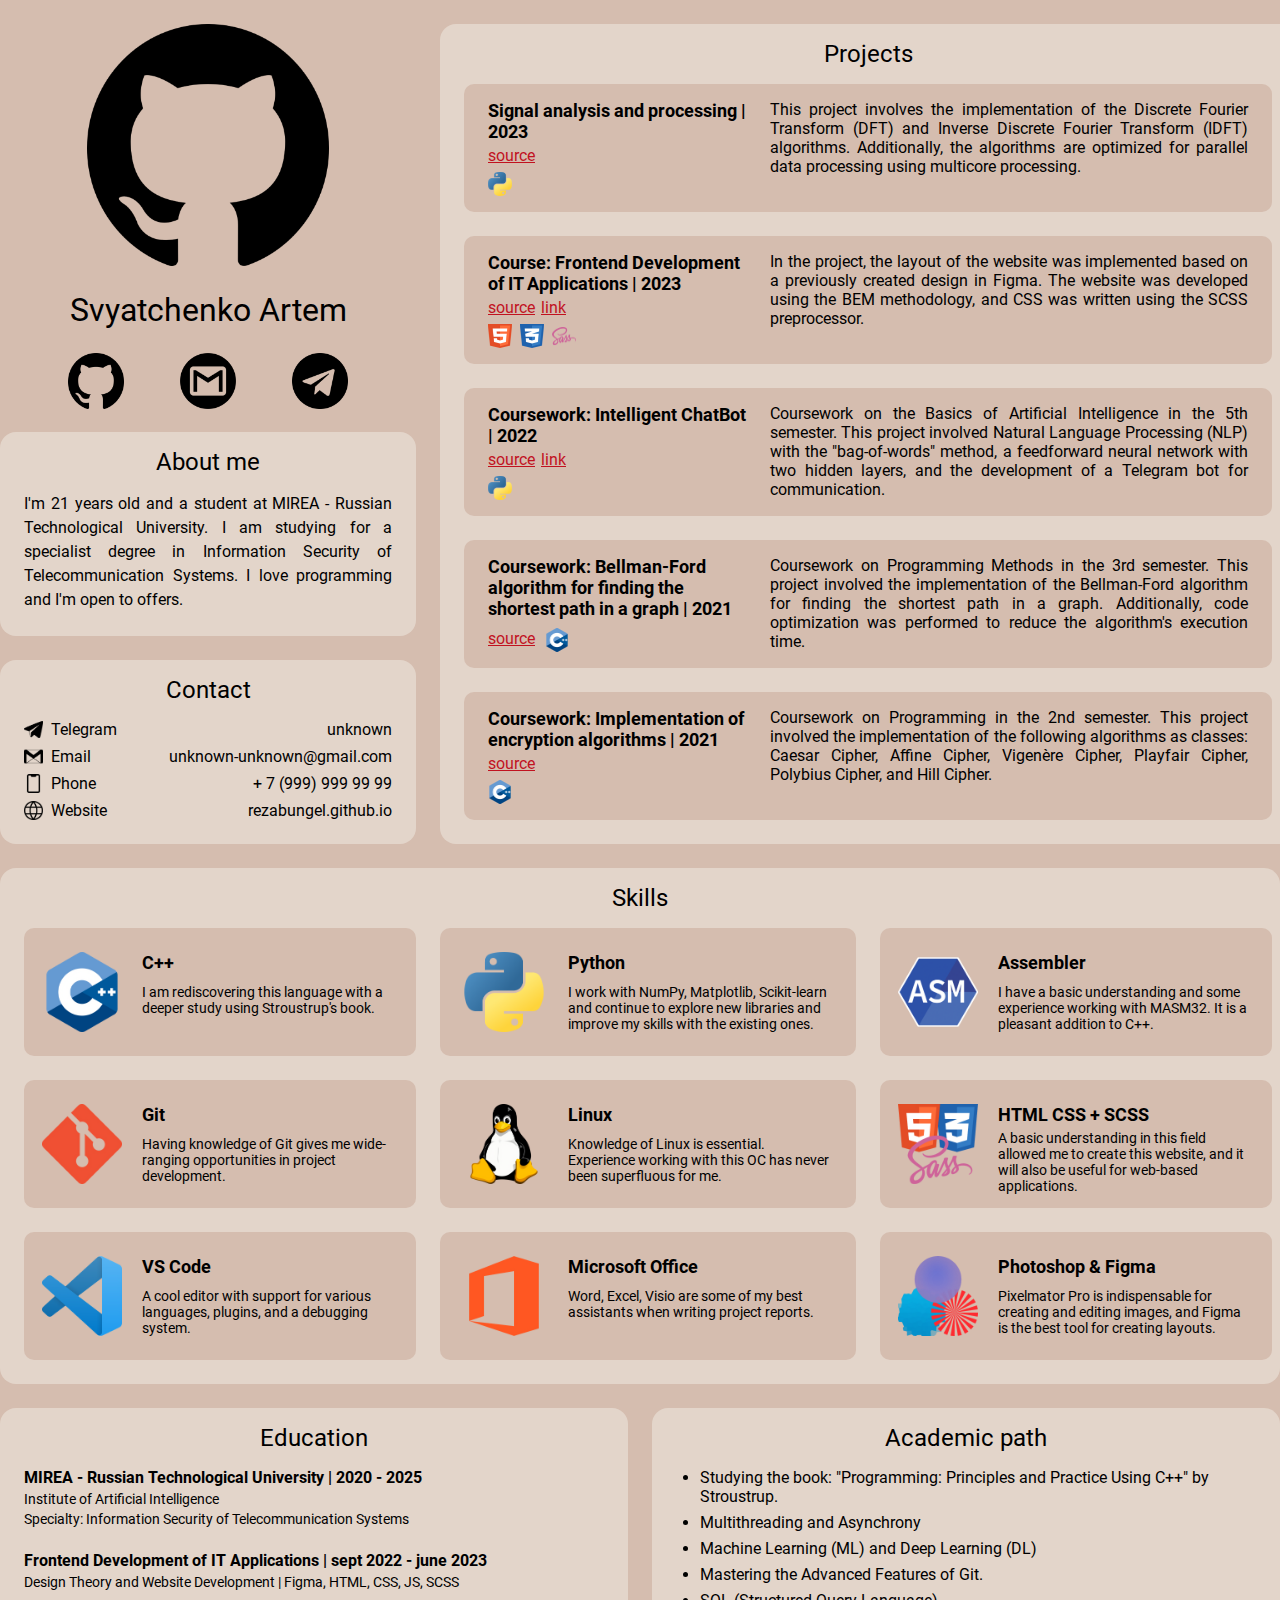
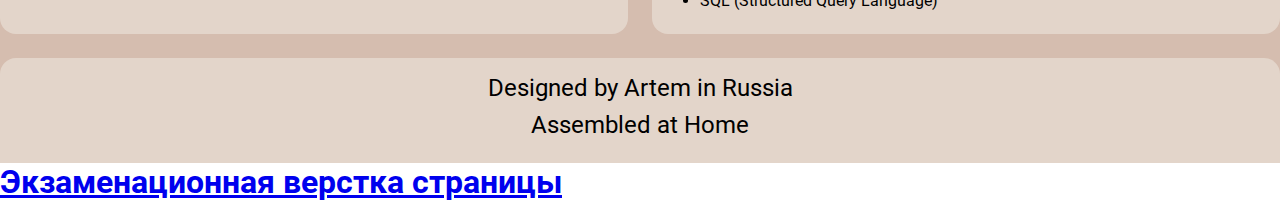
==== index.html @ 9b77f920 "Branch: page. Implementation of HTML and SCSS code for the "footer" section." ====
<!DOCTYPE html>
<html lang="ru">

<head>
    <meta charset="UTF-8">
    <meta http-equiv="X-UA-Compatible" content="IE=edge">
    <meta name="viewport" content="width=device-width, initial-scale=1.0">
    <link rel="stylesheet" href="./styles/style.css">
    <title>smth</title>
</head>

<body>

    <div class="wrapper">

        <div class="content">
            <div class="container">
                <div class="info">
                    <img class="info__photo" src="./images/Icon_Info/Myphoto.svg" alt="my-photo">
                    <div class="info__name">Svyatchenko Artem</div>
                    <div class="info__link">
                        <a class="info__link-social" href="https://github.com/rezabungel">
                            <img class="info__social-image" src="./images/Icon_Info/1_GitHub_Circle.svg" alt="github">
                        </a>
                        <a class="info__link-social" href="#">
                            <img class="info__social-image" src="./images/Icon_Info/2_Email_Circle.svg" alt="email">
                        </a>
                        <a class="info__link-social" href="#">
                            <img class="info__social-image" src="./images/Icon_Info/3_Telegram_Circle.svg" alt="telegram">
                        </a>
                    </div>
                </div>

                <div class="about-me">
                    <div class="about-me__title title">About me</div>
                    <div class="about-me__text">
                        I'm 21 years old and a student at MIREA - Russian Technological University. I am studying for a
                        specialist degree in Information Security of Telecommunication Systems. I love programming and
                        I'm open to offers.
                    </div>
                </div>

                <div class="contact">
                    <div class="contact__title title">Contact</div>
                    <div class="contact__item">
                        <img class="contact__icon" src="./images/Icon_Contact/1_Telegram.svg" alt="telegram">
                        <div class="contact__name">Telegram</div>
                        <div class="contact__value">unknown</div>
                    </div>
                    <div class="contact__item">
                        <img class="contact__icon" src="./images/Icon_Contact/2_Email.svg" alt="email">
                        <div class="contact__name">Email</div>
                        <div class="contact__value">unknown-unknown@gmail.com</div>
                    </div>
                    <div class="contact__item">
                        <img class="contact__icon" src="./images/Icon_Contact/3_Phone.svg" alt="phone">
                        <div class="contact__name">Phone</div>
                        <div class="contact__value">+ 7 (999) 999 99 99</div>
                    </div>
                    <div class="contact__item">
                        <img class="contact__icon" src="./images/Icon_Contact/4_Web.svg" alt="website">
                        <div class="contact__name">Website</div>
                        <div class="contact__value">rezabungel.github.io</div>
                    </div>
                </div>

                <div class="projects">
                    <div class="projects__title title">Projects</div>
                    <div class="projects__item">
                        <div class="projects__left-side">
                            <div class="projects__name">
                                Signal analysis and processing | 2023
                            </div>
                            <div class="projects__link-group">
                                <a class="projects__source" href="#">source</a>
                                <!-- <a class="projects__link" href="#">link</a> -->
                            </div>
                            <div class="projects__tools-group">
                                <img class="projects__tools" src="./images/Icon_Skills/2_Python.svg" alt="python">
                            </div>
                        </div>
                        <div class="projects__description">
                            This project involves the implementation of the Discrete
                            Fourier Transform (DFT) and Inverse Discrete Fourier Transform (IDFT) algorithms.
                            Additionally, the algorithms are optimized for parallel data processing using multicore
                            processing.
                        </div>
                    </div>
                    <div class="projects__item">
                        <div class="projects__left-side">
                            <div class="projects__name">
                                Course: Frontend Development of IT Applications | 2023
                            </div>
                            <div class="projects__link-group">
                                <a class="projects__source" href="#">source</a>
                                <a class="projects__link" href="#">link</a>
                            </div>
                            <div class="projects__tools-group">
                                <img class="projects__tools" src="./images/Icon_Skills/HTML.svg" alt="HTML">
                                <img class="projects__tools" src="./images/Icon_Skills/CSS.svg" alt="CSS">
                                <img class="projects__tools" src="./images/Icon_Skills/SASS.svg" alt="SASS">
                            </div>
                        </div>
                        <div class="projects__description">
                            In the project, the layout of the website was implemented
                            based on a previously created design in Figma. The website was developed using the BEM
                            methodology, and CSS was written using the SCSS preprocessor.
                        </div>
                    </div>
                    <div class="projects__item">
                        <div class="projects__left-side">
                            <div class="projects__name">
                                Coursework: Intelligent ChatBot | 2022
                            </div>
                            <div class="projects__link-group">
                                <a class="projects__source" href="#">source</a>
                                <a class="projects__link" href="#">link</a>
                            </div>
                            <div class="projects__tools-group">
                                <img class="projects__tools" src="./images/Icon_Skills/2_Python.svg" alt="python">
                            </div>
                        </div>
                        <div class="projects__description">
                            Coursework on the Basics of Artificial Intelligence in the
                            5th semester. This project involved Natural Language Processing (NLP) with the
                            "bag-of-words" method, a feedforward neural network with two hidden layers, and the
                            development of a Telegram bot for communication.
                        </div>
                    </div>
                    <div class="projects__item">
                        <div class="projects__left-side">
                            <div class="projects__name">
                                Coursework: Bellman-Ford algorithm for finding the shortest path
                                in a graph | 2021
                            </div>
                            <div class="projects__link-group projects__link-group--one-line">
                                <a class="projects__source" href="#">source</a>
                                <!-- <a class="projects__link" href="#">link</a> -->
                            </div>
                            <div class="projects__tools-group projects__tools-group--one-line">
                                <img class="projects__tools" src="./images/Icon_Skills/1_Cpp.svg" alt="C++">
                            </div>
                        </div>
                        <div class="projects__description">
                            Coursework on Programming Methods in the 3rd semester. This
                            project involved the implementation of the Bellman-Ford algorithm for finding the shortest
                            path in a graph. Additionally, code optimization was performed to reduce the algorithm's
                            execution time.
                        </div>
                    </div>
                    <div class="projects__item">
                        <div class="projects__left-side">
                            <div class="projects__name">
                                Coursework: Implementation of encryption algorithms | 2021
                            </div>
                            <div class="projects__link-group">
                                <a class="projects__source" href="#">source</a>
                                <!-- <a class="projects__link" href="#">link</a> -->
                            </div>
                            <div class="projects__tools-group">
                                <img class="projects__tools" src="./images/Icon_Skills/1_Cpp.svg" alt="C++">
                            </div>
                        </div>
                        <div class="projects__description">
                            Coursework on Programming in the 2nd semester. This project
                            involved the implementation of the following algorithms as classes: Caesar Cipher, Affine
                            Cipher, Vigenère Cipher, Playfair Cipher, Polybius Cipher, and Hill Cipher.
                        </div>
                    </div>
                </div>
            </div>
        </div>

        <div class="content">
            <div class="skills">
                <div class="skills__title title">Skills</div>
                <div class="skills__mesh">
                    <div class="skills__element skills__element--small-size">
                        <img class="skills__logo" src="./images/Icon_Skills/1_Cpp.svg" alt="C++">
                        <div class="skills__name">C++</div>
                        <div class="skills__description">
                            I am rediscovering this language with a deeper study using Stroustrup's book.
                        </div>
                    </div>
                    <div class="skills__element">
                        <img class="skills__logo" src="./images/Icon_Skills/2_Python.svg" alt="python">
                        <div class="skills__name">Python</div>
                        <div class="skills__description">
                            I work with NumPy, Matplotlib, Scikit-learn and continue to explore new libraries and
                            improve my skills with the existing ones.
                        </div>
                    </div>
                    <div class="skills__element skills__element--small-size">
                        <img class="skills__logo" src="./images/Icon_Skills/3_Assembler.svg" alt="assembler">
                        <div class="skills__name">Assembler</div>
                        <div class="skills__description">
                            I have a basic understanding and some experience working with MASM32. It is a pleasant
                            addition to C++.
                        </div>
                    </div>
                    <div class="skills__element skills__element--small-size">
                        <img class="skills__logo" src="./images/Icon_Skills/4_Git-logo.svg" alt="git">
                        <div class="skills__name">Git</div>
                        <div class="skills__description">
                            Having knowledge of Git gives me wide-ranging opportunities in project development.
                        </div>
                    </div>
                    <div class="skills__element">
                        <img class="skills__logo" src="./images/Icon_Skills/5_Linux.svg" alt="linux">
                        <div class="skills__name">Linux</div>
                        <div class="skills__description">
                            Knowledge of Linux is essential. Experience working with this OC has never been superfluous
                            for me.
                        </div>
                    </div>
                    <div class="skills__element skills__element--small-size skills__element--big-text">
                        <img class="skills__logo" src="./images/Icon_Skills/6_HTML_CSS_SASS.svg" alt="HTML CSS SASS">
                        <div class="skills__name">HTML CSS + SCSS</div>
                        <div class="skills__description">
                            A basic understanding in this field allowed me to create this website, and it will also be
                            useful for web-based applications.
                        </div>
                    </div>
                    <div class="skills__element skills__element--small-size">
                        <img class="skills__logo" src="./images/Icon_Skills/7_VS-code.svg" alt="VS Code">
                        <div class="skills__name">VS Code</div>
                        <div class="skills__description">
                            A cool editor with support for various languages, plugins, and a debugging system.
                        </div>
                    </div>
                    <div class="skills__element">
                        <img class="skills__logo" src="./images/Icon_Skills/8_Microsoft-Office.svg" alt="Microsoft Office">
                        <div class="skills__name">Microsoft Office</div>
                        <div class="skills__description">
                            Word, Excel, Visio are some of my best assistants when writing project reports.
                        </div>
                    </div>
                    <div class="skills__element skills__element--small-size">
                        <img class="skills__logo" src="./images/Icon_Skills/9_Photoshop_and_Figma.svg" alt="Photoshop and Figma">
                        <div class="skills__name">Photoshop & Figma</div>
                        <div class="skills__description">
                            Pixelmator Pro is indispensable for creating and editing images, and Figma is the best tool
                            for creating layouts.
                        </div>
                    </div>
                </div>
            </div>
        </div>

        <div class="content">
            <div class="knowledge">
                <div class="education">
                    <div class="education__title title">Education</div>
                    <div class="education__history">
                        <div class="education__element">
                            <div class="education__name">MIREA - Russian Technological University | 2020 - 2025</div>
                            <div class="education__description">Institute of Artificial Intelligence</div>
                            <div class="education__description">Specialty: Information Security of Telecommunication Systems</div>
                        </div>
                        <div class="education__element">
                            <div class="education__name">Frontend Development of IT Applications | sept 2022 - june 2023</div>
                            <div class="education__description">Design Theory and Website Development | Figma, HTML, CSS, JS, SCSS</div>
                            <!-- <div class="education__description"></div> -->
                        </div>
                    </div>
                </div>

                <div class="academic-path">
                    <div class="academic-path__title title">Academic path</div>
                    <ul class="academic-path__list">
                        <li class="academic-path__list-element">Studying the book: "Programming: Principles and Practice Using C++" by Stroustrup.</li>
                        <li class="academic-path__list-element">Multithreading and Asynchrony</li>
                        <li class="academic-path__list-element">Machine Learning (ML) and Deep Learning (DL)</li>
                        <li class="academic-path__list-element">Mastering the Advanced Features of Git.</li>
                        <li class="academic-path__list-element">SQL (Structured Query Language)</li>
                    </ul>
                </div>
            </div>
        </div>

        <div class="content">
            <footer class="footer">
                <div class="footer__info">Designed by Artem in Russia</div>
                <div class="footer__info">Assembled at Home</div>
            </footer>
        </div>

    </div>

    <h1><a href="./Exam_layout/exam_layout.html">Экзаменационная верстка страницы</a></h1>
</body>

</html>
---- styles/style.css ----
@import url(../fonts/Roboto/Roboto.css);
*,
*::before,
*::after {
  margin: 0;
  padding: 0;
  box-sizing: border-box;
}

html,
body {
  font: 400 1rem "Roboto", sans-serif;
}

.wrapper {
  padding-top: 24px;
  background: #D5BDAF;
}

.content {
  max-width: 81rem;
  margin: 0 auto;
}

.title {
  font: 400 24px "Roboto", sans-serif;
  padding: 16px 0 16px 0;
  text-align: center;
}

.container {
  display: grid;
  grid-template-columns: 416px 856px;
  grid-template-rows: 384px 204px 184px;
  grid-template-areas: "info projects" "about-me projects" "contact projects";
  gap: 24px;
}

.info {
  grid-area: info;
  display: flex;
  flex-direction: column;
  align-items: center;
  justify-content: space-between;
}
.info__photo {
  width: 242px;
  height: 242px;
}
.info__name {
  font: 400 32px "Roboto", sans-serif;
}
.info__link {
  display: flex;
  justify-content: space-between;
  width: 280px;
}
.info__link-social {
  margin-bottom: -5px;
}
.info__social-image {
  width: 56px;
  height: 56px;
}

.about-me {
  grid-area: about-me;
  background: #E3D5CA;
  border-radius: 1rem;
}
.about-me__text {
  font-size: 16px;
  text-align: justify;
  line-height: 24px;
  padding: 0px 24px 24px 24px;
}

.contact {
  grid-area: contact;
  background: #E3D5CA;
  border-radius: 1rem;
}
.contact__item {
  padding: 0 24px 8px 24px;
  display: flex;
}
.contact__icon {
  width: 19px;
  height: 19px;
}
.contact__name {
  font-size: 16px;
  flex-grow: 1;
  padding-left: 8px;
}
.contact__value {
  font-size: 16px;
}

.projects {
  grid-area: projects;
  background: #E3D5CA;
  border-radius: 1rem;
}
.projects__item {
  margin: 0 24px 24px 24px;
  padding: 16px 24px 16px 24px;
  background: #D5BDAF;
  border-radius: 0.625rem;
  display: grid;
  grid-template-columns: 258px 1fr;
  grid-template-rows: 96px;
  gap: 24px;
}
.projects__name {
  font-size: 18px;
  font-weight: 700;
}
.projects__link-group {
  padding: 4px 0 7px 0;
}
.projects__source {
  display: inline-block;
  font-size: 16px;
  color: #C1121F;
  width: 49px;
}
.projects__link {
  display: inline-block;
  font-size: 16px;
  color: #C1121F;
  width: 25px;
}
.projects__tools {
  width: 24px;
  height: 24px;
  margin-right: 8px;
  float: left;
}
.projects__description {
  font-size: 16px;
  text-align: justify;
}
.projects__link-group--one-line {
  position: relative;
  top: -8px;
  display: inline-block;
}
.projects__tools-group--one-line {
  display: inline-block;
  padding: 9px 0 0 4px;
}

.skills {
  background: #E3D5CA;
  border-radius: 1rem;
  margin-top: 24px;
  padding-bottom: 24px;
}
.skills__mesh {
  display: grid;
  grid-template-columns: 392px 416px 392px;
  grid-template-rows: repeat(3, 128px);
  gap: 24px;
  padding: 0 24px;
}
.skills__element {
  background: #D5BDAF;
  border-radius: 0.625rem;
  padding: 24px;
  display: grid;
  grid-template-columns: 80px 1fr;
  grid-template-rows: 21px 1fr;
  grid-template-areas: "logo name" "logo description";
  gap: 11px 24px;
}
.skills__logo {
  grid-area: logo;
  width: 80px;
  height: 80px;
}
.skills__name {
  grid-area: name;
  font-size: 18px;
  font-weight: 700;
}
.skills__description {
  grid-area: description;
  font-size: 14px;
}
.skills__element--small-size {
  padding-left: 18px;
  gap: 11px 20px;
}
.skills__element--big-text {
  gap: 5px 20px;
}

.knowledge {
  margin-top: 24px;
  display: grid;
  grid-template-columns: 1fr 1fr;
  grid-template-rows: 1fr;
  gap: 24px;
}

.education {
  background: #E3D5CA;
  border-radius: 1rem;
}
.education__history {
  display: grid;
  grid-auto-rows: 59px;
  gap: 24px;
  padding: 0 24px 24px 24px;
}
.education__name {
  font-size: 16px;
  font-weight: 700;
}
.education__description {
  font-size: 14px;
  padding-top: 4px;
}

.academic-path {
  background: #E3D5CA;
  border-radius: 1rem;
}
.academic-path__list {
  padding: 0 24px 24px 48px;
  font-size: 16px;
}
.academic-path__list-element:not(:last-of-type) {
  padding-bottom: 7px;
}

.footer {
  margin-top: 24px;
  padding: 16px 0 24px 0;
  background: #E3D5CA;
  border-radius: 1rem 1rem 0 0;
  display: grid;
  justify-items: center;
  gap: 9px;
}
.footer__info {
  font-size: 24px;
}
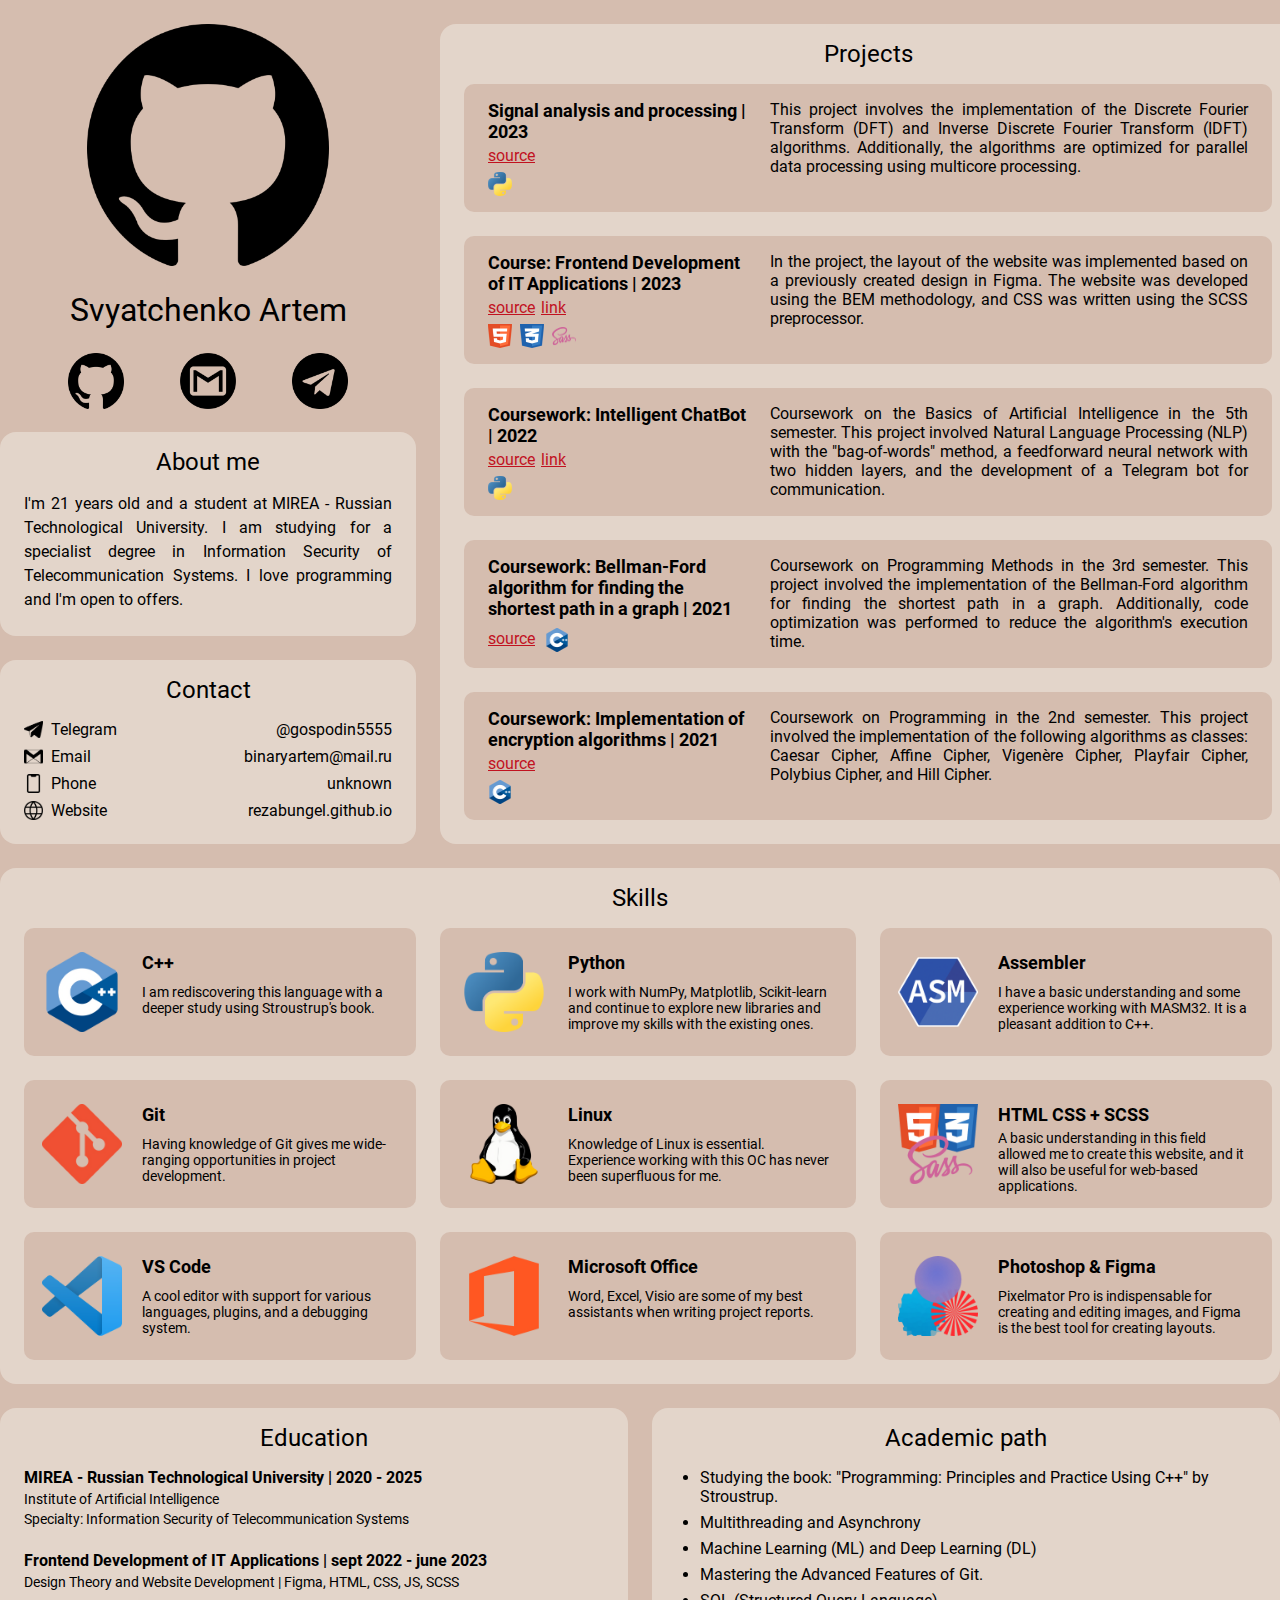
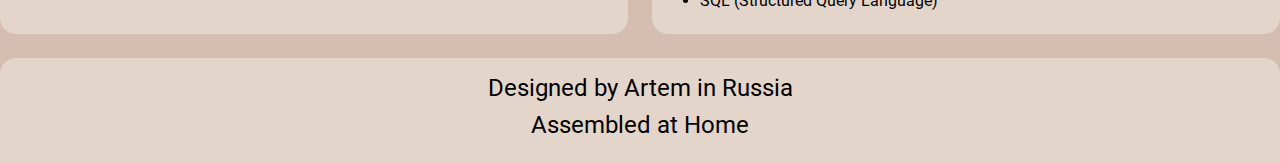
==== commit 7634cf83: "Branch: page. Links implemented." ====
--- a/index.html
+++ b/index.html
@@ -19,13 +19,13 @@
                     <img class="info__photo" src="./images/Icon_Info/Myphoto.svg" alt="my-photo">
                     <div class="info__name">Svyatchenko Artem</div>
                     <div class="info__link">
-                        <a class="info__link-social" href="https://github.com/rezabungel">
+                        <a class="info__link-social" href="https://github.com/rezabungel" target="_blank">
                             <img class="info__social-image" src="./images/Icon_Info/1_GitHub_Circle.svg" alt="github">
                         </a>
-                        <a class="info__link-social" href="#">
+                        <a class="info__link-social" href="mailto:binaryartem@mail.ru" target="_blank">
                             <img class="info__social-image" src="./images/Icon_Info/2_Email_Circle.svg" alt="email">
                         </a>
-                        <a class="info__link-social" href="#">
+                        <a class="info__link-social" href="https://t.me/gospodin5555" target="_blank">
                             <img class="info__social-image" src="./images/Icon_Info/3_Telegram_Circle.svg" alt="telegram">
                         </a>
                     </div>
@@ -45,22 +45,28 @@
                     <div class="contact__item">
                         <img class="contact__icon" src="./images/Icon_Contact/1_Telegram.svg" alt="telegram">
                         <div class="contact__name">Telegram</div>
-                        <div class="contact__value">unknown</div>
+                        <div class="contact__value">
+                            <a class="contact__value-link" href="https://t.me/gospodin5555" target="_blank">@gospodin5555</a>
+                        </div>
                     </div>
                     <div class="contact__item">
                         <img class="contact__icon" src="./images/Icon_Contact/2_Email.svg" alt="email">
                         <div class="contact__name">Email</div>
-                        <div class="contact__value">unknown-unknown@gmail.com</div>
+                        <div class="contact__value">
+                            <a class="contact__value-link" href="mailto:binaryartem@mail.ru" target="_blank">binaryartem@mail.ru</a>
+                        </div>
                     </div>
                     <div class="contact__item">
                         <img class="contact__icon" src="./images/Icon_Contact/3_Phone.svg" alt="phone">
                         <div class="contact__name">Phone</div>
-                        <div class="contact__value">+ 7 (999) 999 99 99</div>
+                        <div class="contact__value">unknown</div>
                     </div>
                     <div class="contact__item">
                         <img class="contact__icon" src="./images/Icon_Contact/4_Web.svg" alt="website">
                         <div class="contact__name">Website</div>
-                        <div class="contact__value">rezabungel.github.io</div>
+                        <div class="contact__value">
+                            <a class="contact__value-link" href="https://rezabungel.github.io" target="_blank">rezabungel.github.io</a>
+                        </div>
                     </div>
                 </div>
 
@@ -72,8 +78,8 @@
                                 Signal analysis and processing | 2023
                             </div>
                             <div class="projects__link-group">
-                                <a class="projects__source" href="#">source</a>
-                                <!-- <a class="projects__link" href="#">link</a> -->
+                                <a class="projects__source" href="https://github.com/rezabungel/Signal-analysis-and-processing" target="_blank">source</a>
+                                <!-- <a class="projects__link" href="#" target="_blank">link</a> -->
                             </div>
                             <div class="projects__tools-group">
                                 <img class="projects__tools" src="./images/Icon_Skills/2_Python.svg" alt="python">
@@ -92,8 +98,8 @@
                                 Course: Frontend Development of IT Applications | 2023
                             </div>
                             <div class="projects__link-group">
-                                <a class="projects__source" href="#">source</a>
-                                <a class="projects__link" href="#">link</a>
+                                <a class="projects__source" href="https://github.com/rezabungel/rezabungel.github.io" target="_blank">source</a>
+                                <a class="projects__link" href="./Exam_layout/exam_layout.html" target="_blank">link</a>
                             </div>
                             <div class="projects__tools-group">
                                 <img class="projects__tools" src="./images/Icon_Skills/HTML.svg" alt="HTML">
@@ -113,8 +119,8 @@
                                 Coursework: Intelligent ChatBot | 2022
                             </div>
                             <div class="projects__link-group">
-                                <a class="projects__source" href="#">source</a>
-                                <a class="projects__link" href="#">link</a>
+                                <a class="projects__source" href="https://github.com/rezabungel/Intelligent-ChatBot" target="_blank">source</a>
+                                <a class="projects__link" href="https://t.me/CourseWorkIntelligentChatBot" target="_blank">link</a>
                             </div>
                             <div class="projects__tools-group">
                                 <img class="projects__tools" src="./images/Icon_Skills/2_Python.svg" alt="python">
@@ -134,8 +140,8 @@
                                 in a graph | 2021
                             </div>
                             <div class="projects__link-group projects__link-group--one-line">
-                                <a class="projects__source" href="#">source</a>
-                                <!-- <a class="projects__link" href="#">link</a> -->
+                                <a class="projects__source" href="https://github.com/rezabungel/Bellman-Ford-algorithm-for-finding-the-shortest-path-in-a-graph_Coursework" target="_blank">source</a>
+                                <!-- <a class="projects__link" href="#" target="_blank">link</a> -->
                             </div>
                             <div class="projects__tools-group projects__tools-group--one-line">
                                 <img class="projects__tools" src="./images/Icon_Skills/1_Cpp.svg" alt="C++">
@@ -154,8 +160,8 @@
                                 Coursework: Implementation of encryption algorithms | 2021
                             </div>
                             <div class="projects__link-group">
-                                <a class="projects__source" href="#">source</a>
-                                <!-- <a class="projects__link" href="#">link</a> -->
+                                <a class="projects__source" href="https://github.com/rezabungel/Implementation_of_encryption_algorithms_Coursework" target="_blank">source</a>
+                                <!-- <a class="projects__link" href="#" target="_blank">link</a> -->
                             </div>
                             <div class="projects__tools-group">
                                 <img class="projects__tools" src="./images/Icon_Skills/1_Cpp.svg" alt="C++">
@@ -287,7 +293,6 @@
 
     </div>
 
-    <h1><a href="./Exam_layout/exam_layout.html">Экзаменационная верстка страницы</a></h1>
 </body>
 
 </html>--- a/styles/style.css
+++ b/styles/style.css
@@ -96,6 +96,10 @@
 .contact__value {
   font-size: 16px;
 }
+.contact__value-link {
+  color: black;
+  text-decoration: none;
+}
 
 .projects {
   grid-area: projects;
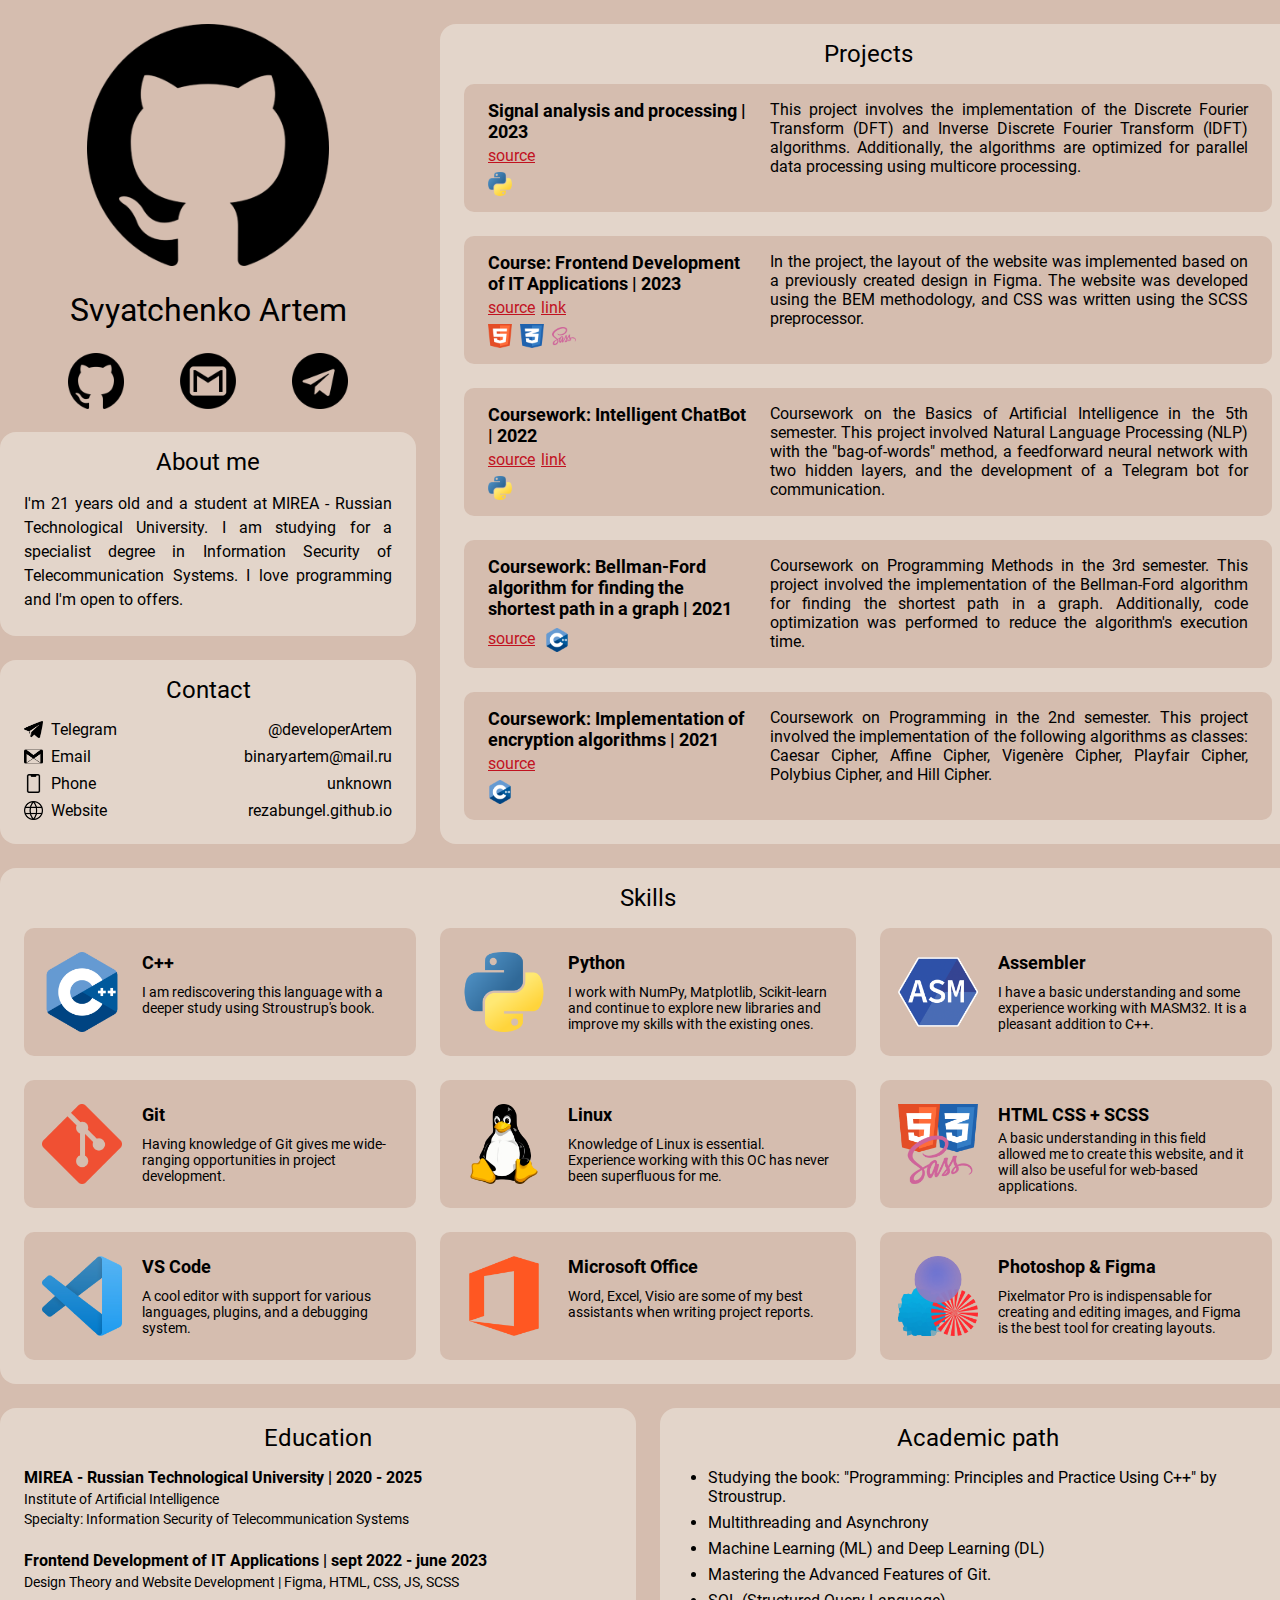
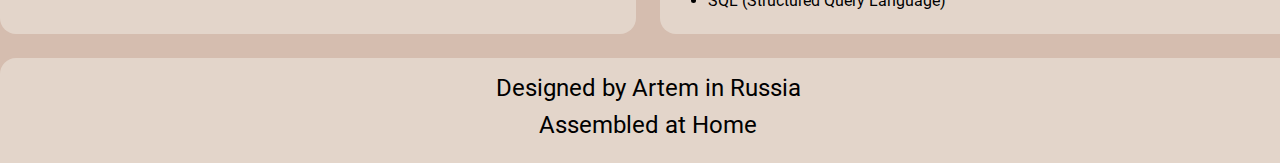
==== commit 8d4bafe3: "Implementation of a favicon and page optimization." ====
--- a/index.html
+++ b/index.html
@@ -6,7 +6,12 @@
     <meta http-equiv="X-UA-Compatible" content="IE=edge">
     <meta name="viewport" content="width=device-width, initial-scale=1.0">
     <link rel="stylesheet" href="./styles/style.css">
-    <title>smth</title>
+    <link rel="icon" type="image/png" sizes="16x16" href="./images/Icon_Favicon/favicon-16x16.png">
+    <link rel="icon" type="image/png" sizes="32x32" href="./images/Icon_Favicon/favicon-32x32.png">
+    <link rel="icon" type="image/png" sizes="96x96" href="./images/Icon_Favicon/favicon-96x96.png">
+    <link rel="icon" type="image/png" sizes="120x120" href="./images/Icon_Favicon/favicon-120x120.png">
+    <link rel="icon" type="image/png" sizes="192x192" href="./images/Icon_Favicon/favicon-192x192.png">
+    <title>Svyatchenko Artem</title>
 </head>
 
 <body>
@@ -25,7 +30,7 @@
                         <a class="info__link-social" href="mailto:binaryartem@mail.ru" target="_blank">
                             <img class="info__social-image" src="./images/Icon_Info/2_Email_Circle.svg" alt="email">
                         </a>
-                        <a class="info__link-social" href="https://t.me/gospodin5555" target="_blank">
+                        <a class="info__link-social" href="https://t.me/developerArtem" target="_blank">
                             <img class="info__social-image" src="./images/Icon_Info/3_Telegram_Circle.svg" alt="telegram">
                         </a>
                     </div>
@@ -46,7 +51,7 @@
                         <img class="contact__icon" src="./images/Icon_Contact/1_Telegram.svg" alt="telegram">
                         <div class="contact__name">Telegram</div>
                         <div class="contact__value">
-                            <a class="contact__value-link" href="https://t.me/gospodin5555" target="_blank">@gospodin5555</a>
+                            <a class="contact__value-link" href="https://t.me/developerArtem" target="_blank">@developerArtem</a>
                         </div>
                     </div>
                     <div class="contact__item">
--- a/styles/style.css
+++ b/styles/style.css
@@ -4,7 +4,8 @@
 *::after {
   margin: 0;
   padding: 0;
-  box-sizing: border-box;
+  -webkit-box-sizing: border-box;
+          box-sizing: border-box;
 }
 
 html,
@@ -13,7 +14,7 @@
 }
 
 .wrapper {
-  padding-top: 24px;
+  padding-top: 1.5rem;
   background: #D5BDAF;
 }
 
@@ -23,44 +24,57 @@
 }
 
 .title {
-  font: 400 24px "Roboto", sans-serif;
-  padding: 16px 0 16px 0;
+  font: 400 1.5rem "Roboto", sans-serif;
+  padding: 1rem 0;
   text-align: center;
 }
 
 .container {
   display: grid;
-  grid-template-columns: 416px 856px;
-  grid-template-rows: 384px 204px 184px;
+  grid-template-columns: 26rem 53.5rem;
+  grid-template-rows: 24rem 12.75rem 11.5rem;
   grid-template-areas: "info projects" "about-me projects" "contact projects";
-  gap: 24px;
+  gap: 1.5rem;
 }
 
 .info {
   grid-area: info;
+  display: -webkit-box;
+  display: -ms-flexbox;
   display: flex;
-  flex-direction: column;
-  align-items: center;
-  justify-content: space-between;
+  -webkit-box-orient: vertical;
+  -webkit-box-direction: normal;
+      -ms-flex-direction: column;
+          flex-direction: column;
+  -webkit-box-align: center;
+      -ms-flex-align: center;
+          align-items: center;
+  -webkit-box-pack: justify;
+      -ms-flex-pack: justify;
+          justify-content: space-between;
 }
 .info__photo {
-  width: 242px;
-  height: 242px;
+  width: 15.125rem;
+  height: 15.125rem;
 }
 .info__name {
-  font: 400 32px "Roboto", sans-serif;
+  font: 400 2rem "Roboto", sans-serif;
 }
 .info__link {
+  display: -webkit-box;
+  display: -ms-flexbox;
   display: flex;
-  justify-content: space-between;
-  width: 280px;
+  -webkit-box-pack: justify;
+      -ms-flex-pack: justify;
+          justify-content: space-between;
+  width: 17.5rem;
 }
 .info__link-social {
-  margin-bottom: -5px;
+  margin-bottom: -0.3125rem;
 }
 .info__social-image {
-  width: 56px;
-  height: 56px;
+  width: 3.5rem;
+  height: 3.5rem;
 }
 
 .about-me {
@@ -69,10 +83,10 @@
   border-radius: 1rem;
 }
 .about-me__text {
-  font-size: 16px;
+  font-size: 1rem;
   text-align: justify;
-  line-height: 24px;
-  padding: 0px 24px 24px 24px;
+  line-height: 1.5rem;
+  padding: 0 1.5rem 1.5rem;
 }
 
 .contact {
@@ -81,20 +95,24 @@
   border-radius: 1rem;
 }
 .contact__item {
-  padding: 0 24px 8px 24px;
+  padding: 0 1.5rem 0.5rem 1.5rem;
+  display: -webkit-box;
+  display: -ms-flexbox;
   display: flex;
 }
 .contact__icon {
-  width: 19px;
-  height: 19px;
+  width: 1.1875rem;
+  height: 1.1875rem;
 }
 .contact__name {
-  font-size: 16px;
-  flex-grow: 1;
-  padding-left: 8px;
+  font-size: 1rem;
+  -webkit-box-flex: 1;
+      -ms-flex-positive: 1;
+          flex-grow: 1;
+  padding-left: 0.5rem;
 }
 .contact__value {
-  font-size: 16px;
+  font-size: 1rem;
 }
 .contact__value-link {
   color: black;
@@ -107,105 +125,105 @@
   border-radius: 1rem;
 }
 .projects__item {
-  margin: 0 24px 24px 24px;
-  padding: 16px 24px 16px 24px;
+  margin: 0 1.5rem 1.5rem;
+  padding: 1rem 1.5rem;
   background: #D5BDAF;
   border-radius: 0.625rem;
   display: grid;
-  grid-template-columns: 258px 1fr;
-  grid-template-rows: 96px;
-  gap: 24px;
+  grid-template-columns: 16.125rem 1fr;
+  grid-template-rows: 6rem;
+  gap: 1.5rem;
 }
 .projects__name {
-  font-size: 18px;
+  font-size: 1.125rem;
   font-weight: 700;
 }
 .projects__link-group {
-  padding: 4px 0 7px 0;
+  padding: 0.25rem 0 0.4375rem 0;
 }
 .projects__source {
   display: inline-block;
-  font-size: 16px;
+  font-size: 1rem;
   color: #C1121F;
-  width: 49px;
+  width: 3.0625rem;
 }
 .projects__link {
   display: inline-block;
-  font-size: 16px;
+  font-size: 1rem;
   color: #C1121F;
-  width: 25px;
+  width: 1.5625rem;
 }
 .projects__tools {
-  width: 24px;
-  height: 24px;
-  margin-right: 8px;
+  width: 1.5rem;
+  height: 1.5rem;
+  margin-right: 0.5rem;
   float: left;
 }
 .projects__description {
-  font-size: 16px;
+  font-size: 1rem;
   text-align: justify;
 }
 .projects__link-group--one-line {
   position: relative;
-  top: -8px;
+  top: -0.5rem;
   display: inline-block;
 }
 .projects__tools-group--one-line {
   display: inline-block;
-  padding: 9px 0 0 4px;
+  padding: 0.5625rem 0 0 0.25rem;
 }
 
 .skills {
   background: #E3D5CA;
   border-radius: 1rem;
-  margin-top: 24px;
-  padding-bottom: 24px;
+  margin-top: 1.5rem;
+  padding-bottom: 1.5rem;
 }
 .skills__mesh {
   display: grid;
-  grid-template-columns: 392px 416px 392px;
-  grid-template-rows: repeat(3, 128px);
-  gap: 24px;
-  padding: 0 24px;
+  grid-template-columns: 24.5rem 26rem 24.5rem;
+  grid-template-rows: repeat(3, 8rem);
+  gap: 1.5rem;
+  padding: 0 1.5rem;
 }
 .skills__element {
   background: #D5BDAF;
   border-radius: 0.625rem;
-  padding: 24px;
-  display: grid;
-  grid-template-columns: 80px 1fr;
-  grid-template-rows: 21px 1fr;
+  padding: 1.5rem;
+  display: grid;
+  grid-template-columns: 5rem 1fr;
+  grid-template-rows: 1.3125rem 1fr;
   grid-template-areas: "logo name" "logo description";
-  gap: 11px 24px;
+  gap: 0.6875rem 1.5rem;
 }
 .skills__logo {
   grid-area: logo;
-  width: 80px;
-  height: 80px;
+  width: 5rem;
+  height: 5rem;
 }
 .skills__name {
   grid-area: name;
-  font-size: 18px;
+  font-size: 1.125rem;
   font-weight: 700;
 }
 .skills__description {
   grid-area: description;
-  font-size: 14px;
+  font-size: 0.875rem;
 }
 .skills__element--small-size {
-  padding-left: 18px;
-  gap: 11px 20px;
+  padding-left: 1.125rem;
+  gap: 0.6875rem 1.25rem;
 }
 .skills__element--big-text {
-  gap: 5px 20px;
+  gap: 0.3125rem 1.25rem;
 }
 
 .knowledge {
-  margin-top: 24px;
+  margin-top: 1.5rem;
   display: grid;
   grid-template-columns: 1fr 1fr;
   grid-template-rows: 1fr;
-  gap: 24px;
+  gap: 1.5rem;
 }
 
 .education {
@@ -214,17 +232,17 @@
 }
 .education__history {
   display: grid;
-  grid-auto-rows: 59px;
-  gap: 24px;
-  padding: 0 24px 24px 24px;
+  grid-auto-rows: 3.6875rem;
+  gap: 1.5rem;
+  padding: 0 1.5rem 1.5rem;
 }
 .education__name {
-  font-size: 16px;
+  font-size: 1rem;
   font-weight: 700;
 }
 .education__description {
-  font-size: 14px;
-  padding-top: 4px;
+  font-size: 0.875rem;
+  padding-top: 0.25rem;
 }
 
 .academic-path {
@@ -232,22 +250,29 @@
   border-radius: 1rem;
 }
 .academic-path__list {
-  padding: 0 24px 24px 48px;
-  font-size: 16px;
+  padding: 0 1.5rem 1.5rem 3rem;
+  font-size: 1rem;
 }
 .academic-path__list-element:not(:last-of-type) {
-  padding-bottom: 7px;
+  padding-bottom: 0.4375rem;
 }
 
 .footer {
-  margin-top: 24px;
-  padding: 16px 0 24px 0;
+  margin-top: 1.5rem;
+  padding: 1rem 0 1.5rem;
   background: #E3D5CA;
   border-radius: 1rem 1rem 0 0;
   display: grid;
   justify-items: center;
-  gap: 9px;
+  gap: 0.5625rem;
 }
 .footer__info {
-  font-size: 24px;
+  font-size: 1.5rem;
+}
+
+@media screen and (max-width: 1296px) {
+  html,
+  body {
+    width: 81rem;
+  }
 }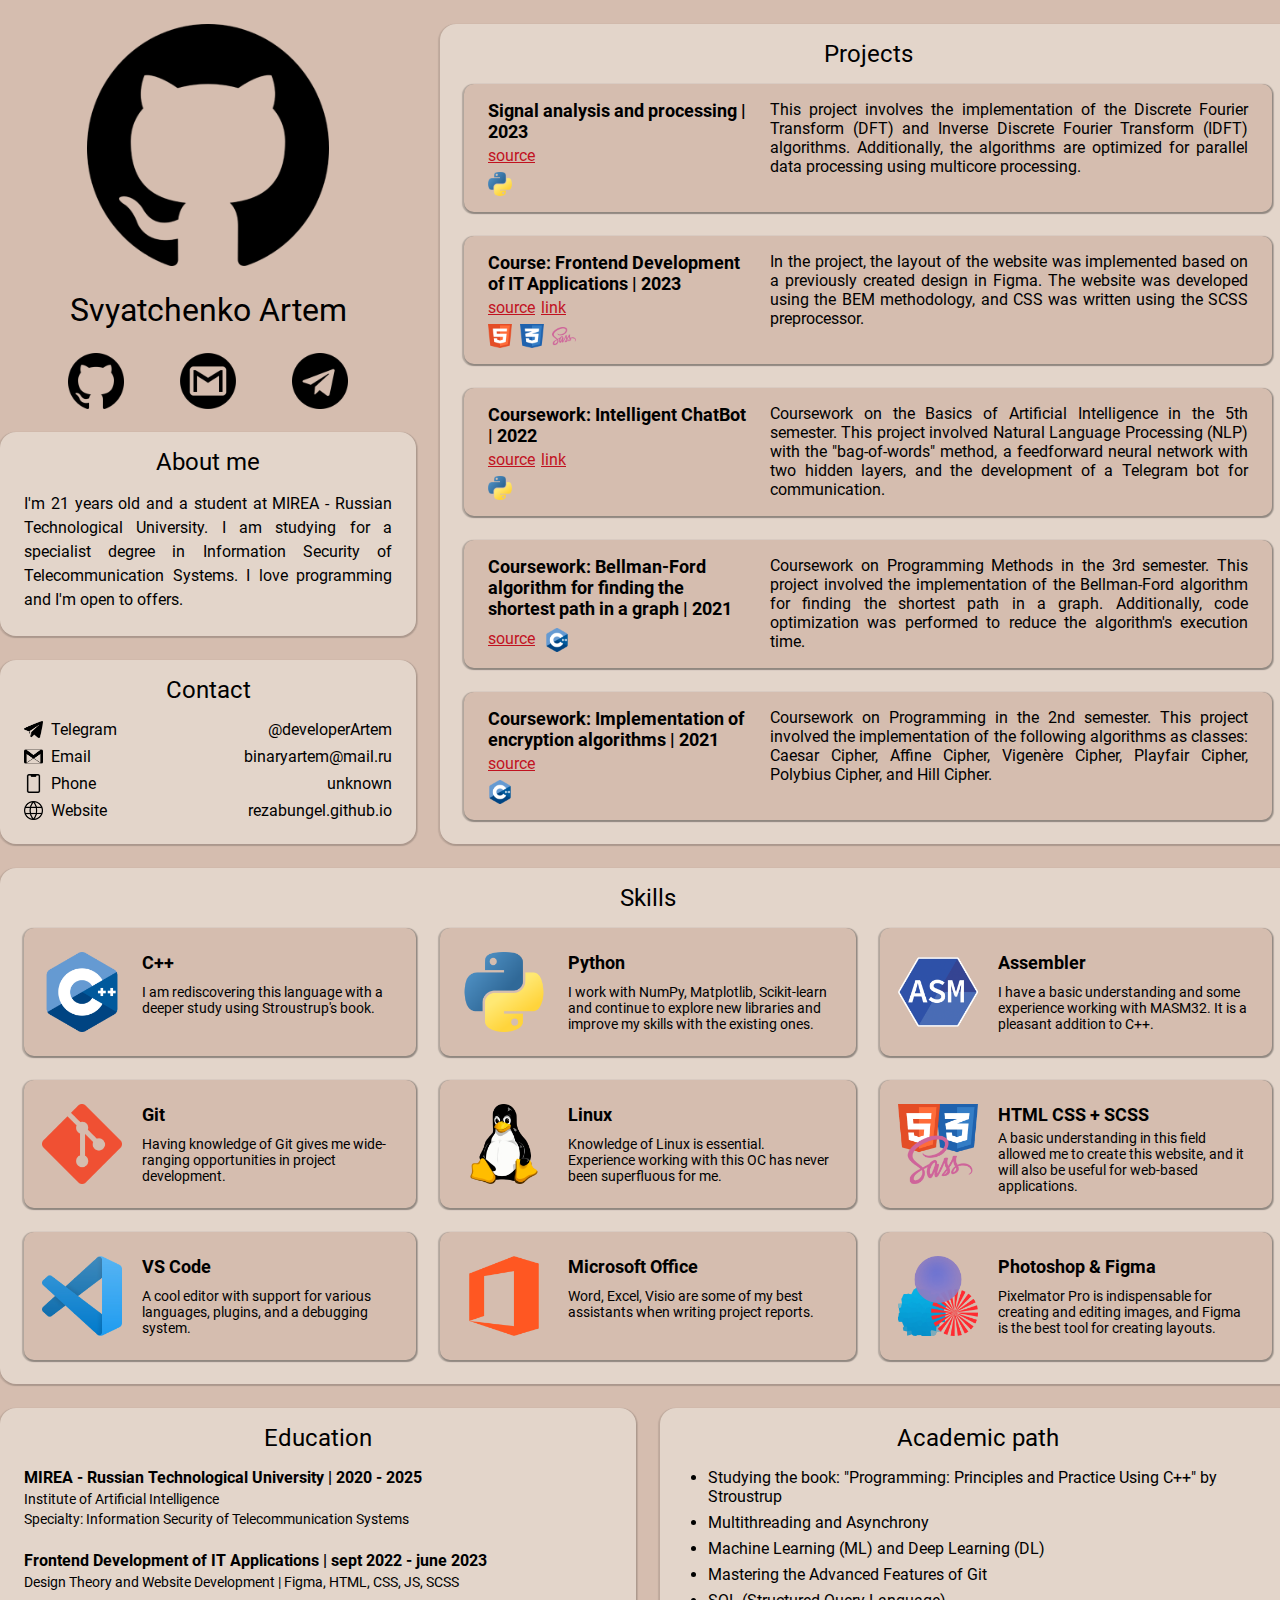
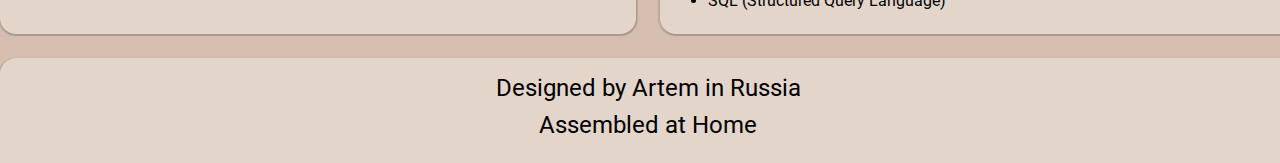
==== commit aed9d658: "Branch: page_animation. Animations have been implemented. Shadows have been implemented. Minor text " ====
--- a/index.html
+++ b/index.html
@@ -11,6 +11,7 @@
     <link rel="icon" type="image/png" sizes="96x96" href="./images/Icon_Favicon/favicon-96x96.png">
     <link rel="icon" type="image/png" sizes="120x120" href="./images/Icon_Favicon/favicon-120x120.png">
     <link rel="icon" type="image/png" sizes="192x192" href="./images/Icon_Favicon/favicon-192x192.png">
+    <link rel="apple-touch-icon" sizes="192x192" href="./images/Icon_Favicon/apple-touch-icon-192x192.png">
     <title>Svyatchenko Artem</title>
 </head>
 
@@ -279,10 +280,10 @@
                 <div class="academic-path">
                     <div class="academic-path__title title">Academic path</div>
                     <ul class="academic-path__list">
-                        <li class="academic-path__list-element">Studying the book: "Programming: Principles and Practice Using C++" by Stroustrup.</li>
+                        <li class="academic-path__list-element">Studying the book: "Programming: Principles and Practice Using C++" by Stroustrup</li>
                         <li class="academic-path__list-element">Multithreading and Asynchrony</li>
                         <li class="academic-path__list-element">Machine Learning (ML) and Deep Learning (DL)</li>
-                        <li class="academic-path__list-element">Mastering the Advanced Features of Git.</li>
+                        <li class="academic-path__list-element">Mastering the Advanced Features of Git</li>
                         <li class="academic-path__list-element">SQL (Structured Query Language)</li>
                     </ul>
                 </div>
--- a/styles/style.css
+++ b/styles/style.css
@@ -11,11 +11,11 @@
 html,
 body {
   font: 400 1rem "Roboto", sans-serif;
+  background: #D5BDAF;
 }
 
 .wrapper {
   padding-top: 1.5rem;
-  background: #D5BDAF;
 }
 
 .content {
@@ -24,7 +24,7 @@
 }
 
 .title {
-  font: 400 1.5rem "Roboto", sans-serif;
+  font-size: 1.5rem;
   padding: 1rem 0;
   text-align: center;
 }
@@ -56,9 +56,69 @@
 .info__photo {
   width: 15.125rem;
   height: 15.125rem;
+  -webkit-transform: scale(1, 1);
+      -ms-transform: scale(1, 1);
+          transform: scale(1, 1);
+  -webkit-transition-property: -webkit-transform;
+  transition-property: -webkit-transform;
+  -o-transition-property: transform;
+  transition-property: transform;
+  transition-property: transform, -webkit-transform;
+  -webkit-transition-duration: 0.75s;
+       -o-transition-duration: 0.75s;
+          transition-duration: 0.75s;
+  -webkit-transition-timing-function: cubic-bezier(0.25, 0.46, 0.45, 0.94);
+       -o-transition-timing-function: cubic-bezier(0.25, 0.46, 0.45, 0.94);
+          transition-timing-function: cubic-bezier(0.25, 0.46, 0.45, 0.94);
+}
+.info__photo:hover {
+  -webkit-transform: scale(1.025, 1.025);
+      -ms-transform: scale(1.025, 1.025);
+          transform: scale(1.025, 1.025);
+  -webkit-transition-property: -webkit-transform;
+  transition-property: -webkit-transform;
+  -o-transition-property: transform;
+  transition-property: transform;
+  transition-property: transform, -webkit-transform;
+  -webkit-transition-duration: 0.75s;
+       -o-transition-duration: 0.75s;
+          transition-duration: 0.75s;
+  -webkit-transition-timing-function: cubic-bezier(0.25, 0.46, 0.45, 0.94);
+       -o-transition-timing-function: cubic-bezier(0.25, 0.46, 0.45, 0.94);
+          transition-timing-function: cubic-bezier(0.25, 0.46, 0.45, 0.94);
 }
 .info__name {
-  font: 400 2rem "Roboto", sans-serif;
+  font-size: 2rem;
+  -webkit-transform: scale(1, 1);
+      -ms-transform: scale(1, 1);
+          transform: scale(1, 1);
+  -webkit-transition-property: -webkit-transform;
+  transition-property: -webkit-transform;
+  -o-transition-property: transform;
+  transition-property: transform;
+  transition-property: transform, -webkit-transform;
+  -webkit-transition-duration: 0.75s;
+       -o-transition-duration: 0.75s;
+          transition-duration: 0.75s;
+  -webkit-transition-timing-function: cubic-bezier(0.25, 0.46, 0.45, 0.94);
+       -o-transition-timing-function: cubic-bezier(0.25, 0.46, 0.45, 0.94);
+          transition-timing-function: cubic-bezier(0.25, 0.46, 0.45, 0.94);
+}
+.info__name:hover {
+  -webkit-transform: scale(1.025, 1.025);
+      -ms-transform: scale(1.025, 1.025);
+          transform: scale(1.025, 1.025);
+  -webkit-transition-property: -webkit-transform;
+  transition-property: -webkit-transform;
+  -o-transition-property: transform;
+  transition-property: transform;
+  transition-property: transform, -webkit-transform;
+  -webkit-transition-duration: 0.75s;
+       -o-transition-duration: 0.75s;
+          transition-duration: 0.75s;
+  -webkit-transition-timing-function: cubic-bezier(0.25, 0.46, 0.45, 0.94);
+       -o-transition-timing-function: cubic-bezier(0.25, 0.46, 0.45, 0.94);
+          transition-timing-function: cubic-bezier(0.25, 0.46, 0.45, 0.94);
 }
 .info__link {
   display: -webkit-box;
@@ -75,12 +135,74 @@
 .info__social-image {
   width: 3.5rem;
   height: 3.5rem;
+  -webkit-transform: translateY(0);
+      -ms-transform: translateY(0);
+          transform: translateY(0);
+  -webkit-transition-property: -webkit-transform;
+  transition-property: -webkit-transform;
+  -o-transition-property: transform;
+  transition-property: transform;
+  transition-property: transform, -webkit-transform;
+  -webkit-transition-duration: 0.75s;
+       -o-transition-duration: 0.75s;
+          transition-duration: 0.75s;
+  -webkit-transition-timing-function: cubic-bezier(0.25, 0.46, 0.45, 0.94);
+       -o-transition-timing-function: cubic-bezier(0.25, 0.46, 0.45, 0.94);
+          transition-timing-function: cubic-bezier(0.25, 0.46, 0.45, 0.94);
+}
+.info__social-image:hover {
+  -webkit-transform: translateY(-8px);
+      -ms-transform: translateY(-8px);
+          transform: translateY(-8px);
+  -webkit-transition-property: -webkit-transform;
+  transition-property: -webkit-transform;
+  -o-transition-property: transform;
+  transition-property: transform;
+  transition-property: transform, -webkit-transform;
+  -webkit-transition-duration: 0.75s;
+       -o-transition-duration: 0.75s;
+          transition-duration: 0.75s;
+  -webkit-transition-timing-function: cubic-bezier(0.25, 0.46, 0.45, 0.94);
+       -o-transition-timing-function: cubic-bezier(0.25, 0.46, 0.45, 0.94);
+          transition-timing-function: cubic-bezier(0.25, 0.46, 0.45, 0.94);
 }
 
 .about-me {
   grid-area: about-me;
   background: #E3D5CA;
   border-radius: 1rem;
+  -webkit-box-shadow: 1px 1px 1px 1px rgba(0, 0, 0, 0.1), -0.5px 1px 1px 1px rgba(0, 0, 0, 0.1);
+          box-shadow: 1px 1px 1px 1px rgba(0, 0, 0, 0.1), -0.5px 1px 1px 1px rgba(0, 0, 0, 0.1);
+  -webkit-transform: scale(1, 1);
+      -ms-transform: scale(1, 1);
+          transform: scale(1, 1);
+  -webkit-transition-property: -webkit-transform;
+  transition-property: -webkit-transform;
+  -o-transition-property: transform;
+  transition-property: transform;
+  transition-property: transform, -webkit-transform;
+  -webkit-transition-duration: 0.75s;
+       -o-transition-duration: 0.75s;
+          transition-duration: 0.75s;
+  -webkit-transition-timing-function: cubic-bezier(0.25, 0.46, 0.45, 0.94);
+       -o-transition-timing-function: cubic-bezier(0.25, 0.46, 0.45, 0.94);
+          transition-timing-function: cubic-bezier(0.25, 0.46, 0.45, 0.94);
+}
+.about-me:hover {
+  -webkit-transform: scale(1.025, 1.025);
+      -ms-transform: scale(1.025, 1.025);
+          transform: scale(1.025, 1.025);
+  -webkit-transition-property: -webkit-transform;
+  transition-property: -webkit-transform;
+  -o-transition-property: transform;
+  transition-property: transform;
+  transition-property: transform, -webkit-transform;
+  -webkit-transition-duration: 0.75s;
+       -o-transition-duration: 0.75s;
+          transition-duration: 0.75s;
+  -webkit-transition-timing-function: cubic-bezier(0.25, 0.46, 0.45, 0.94);
+       -o-transition-timing-function: cubic-bezier(0.25, 0.46, 0.45, 0.94);
+          transition-timing-function: cubic-bezier(0.25, 0.46, 0.45, 0.94);
 }
 .about-me__text {
   font-size: 1rem;
@@ -93,6 +215,38 @@
   grid-area: contact;
   background: #E3D5CA;
   border-radius: 1rem;
+  -webkit-box-shadow: 1px 1px 1px 1px rgba(0, 0, 0, 0.1), -0.5px 1px 1px 1px rgba(0, 0, 0, 0.1);
+          box-shadow: 1px 1px 1px 1px rgba(0, 0, 0, 0.1), -0.5px 1px 1px 1px rgba(0, 0, 0, 0.1);
+  -webkit-transform: scale(1, 1);
+      -ms-transform: scale(1, 1);
+          transform: scale(1, 1);
+  -webkit-transition-property: -webkit-transform;
+  transition-property: -webkit-transform;
+  -o-transition-property: transform;
+  transition-property: transform;
+  transition-property: transform, -webkit-transform;
+  -webkit-transition-duration: 0.75s;
+       -o-transition-duration: 0.75s;
+          transition-duration: 0.75s;
+  -webkit-transition-timing-function: cubic-bezier(0.25, 0.46, 0.45, 0.94);
+       -o-transition-timing-function: cubic-bezier(0.25, 0.46, 0.45, 0.94);
+          transition-timing-function: cubic-bezier(0.25, 0.46, 0.45, 0.94);
+}
+.contact:hover {
+  -webkit-transform: scale(1.025, 1.025);
+      -ms-transform: scale(1.025, 1.025);
+          transform: scale(1.025, 1.025);
+  -webkit-transition-property: -webkit-transform;
+  transition-property: -webkit-transform;
+  -o-transition-property: transform;
+  transition-property: transform;
+  transition-property: transform, -webkit-transform;
+  -webkit-transition-duration: 0.75s;
+       -o-transition-duration: 0.75s;
+          transition-duration: 0.75s;
+  -webkit-transition-timing-function: cubic-bezier(0.25, 0.46, 0.45, 0.94);
+       -o-transition-timing-function: cubic-bezier(0.25, 0.46, 0.45, 0.94);
+          transition-timing-function: cubic-bezier(0.25, 0.46, 0.45, 0.94);
 }
 .contact__item {
   padding: 0 1.5rem 0.5rem 1.5rem;
@@ -123,16 +277,80 @@
   grid-area: projects;
   background: #E3D5CA;
   border-radius: 1rem;
+  -webkit-box-shadow: 1px 1px 1px 1px rgba(0, 0, 0, 0.1), -0.5px 1px 1px 1px rgba(0, 0, 0, 0.1);
+          box-shadow: 1px 1px 1px 1px rgba(0, 0, 0, 0.1), -0.5px 1px 1px 1px rgba(0, 0, 0, 0.1);
+  -webkit-transform: scale(1, 1);
+      -ms-transform: scale(1, 1);
+          transform: scale(1, 1);
+  -webkit-transition-property: -webkit-transform;
+  transition-property: -webkit-transform;
+  -o-transition-property: transform;
+  transition-property: transform;
+  transition-property: transform, -webkit-transform;
+  -webkit-transition-duration: 0.75s;
+       -o-transition-duration: 0.75s;
+          transition-duration: 0.75s;
+  -webkit-transition-timing-function: cubic-bezier(0.25, 0.46, 0.45, 0.94);
+       -o-transition-timing-function: cubic-bezier(0.25, 0.46, 0.45, 0.94);
+          transition-timing-function: cubic-bezier(0.25, 0.46, 0.45, 0.94);
+}
+.projects:hover {
+  -webkit-transform: scale(1.008, 1.008);
+      -ms-transform: scale(1.008, 1.008);
+          transform: scale(1.008, 1.008);
+  -webkit-transition-property: -webkit-transform;
+  transition-property: -webkit-transform;
+  -o-transition-property: transform;
+  transition-property: transform;
+  transition-property: transform, -webkit-transform;
+  -webkit-transition-duration: 0.75s;
+       -o-transition-duration: 0.75s;
+          transition-duration: 0.75s;
+  -webkit-transition-timing-function: cubic-bezier(0.25, 0.46, 0.45, 0.94);
+       -o-transition-timing-function: cubic-bezier(0.25, 0.46, 0.45, 0.94);
+          transition-timing-function: cubic-bezier(0.25, 0.46, 0.45, 0.94);
 }
 .projects__item {
   margin: 0 1.5rem 1.5rem;
   padding: 1rem 1.5rem;
   background: #D5BDAF;
   border-radius: 0.625rem;
+  -webkit-box-shadow: 1px 1px 1px 1px rgba(0, 0, 0, 0.2), -0.5px 1px 1px 1px rgba(0, 0, 0, 0.2);
+          box-shadow: 1px 1px 1px 1px rgba(0, 0, 0, 0.2), -0.5px 1px 1px 1px rgba(0, 0, 0, 0.2);
   display: grid;
   grid-template-columns: 16.125rem 1fr;
   grid-template-rows: 6rem;
   gap: 1.5rem;
+  -webkit-transform: scale(1, 1);
+      -ms-transform: scale(1, 1);
+          transform: scale(1, 1);
+  -webkit-transition-property: -webkit-transform;
+  transition-property: -webkit-transform;
+  -o-transition-property: transform;
+  transition-property: transform;
+  transition-property: transform, -webkit-transform;
+  -webkit-transition-duration: 0.75s;
+       -o-transition-duration: 0.75s;
+          transition-duration: 0.75s;
+  -webkit-transition-timing-function: cubic-bezier(0.25, 0.46, 0.45, 0.94);
+       -o-transition-timing-function: cubic-bezier(0.25, 0.46, 0.45, 0.94);
+          transition-timing-function: cubic-bezier(0.25, 0.46, 0.45, 0.94);
+}
+.projects__item:hover {
+  -webkit-transform: scale(1.008, 1.008);
+      -ms-transform: scale(1.008, 1.008);
+          transform: scale(1.008, 1.008);
+  -webkit-transition-property: -webkit-transform;
+  transition-property: -webkit-transform;
+  -o-transition-property: transform;
+  transition-property: transform;
+  transition-property: transform, -webkit-transform;
+  -webkit-transition-duration: 0.75s;
+       -o-transition-duration: 0.75s;
+          transition-duration: 0.75s;
+  -webkit-transition-timing-function: cubic-bezier(0.25, 0.46, 0.45, 0.94);
+       -o-transition-timing-function: cubic-bezier(0.25, 0.46, 0.45, 0.94);
+          transition-timing-function: cubic-bezier(0.25, 0.46, 0.45, 0.94);
 }
 .projects__name {
   font-size: 1.125rem;
@@ -174,27 +392,91 @@
 }
 
 .skills {
+  margin-top: 1.5rem;
+  padding-bottom: 1.5rem;
   background: #E3D5CA;
   border-radius: 1rem;
-  margin-top: 1.5rem;
-  padding-bottom: 1.5rem;
+  -webkit-box-shadow: 1px 1px 1px 1px rgba(0, 0, 0, 0.1), -0.5px 1px 1px 1px rgba(0, 0, 0, 0.1);
+          box-shadow: 1px 1px 1px 1px rgba(0, 0, 0, 0.1), -0.5px 1px 1px 1px rgba(0, 0, 0, 0.1);
+  -webkit-transform: scale(1, 1);
+      -ms-transform: scale(1, 1);
+          transform: scale(1, 1);
+  -webkit-transition-property: -webkit-transform;
+  transition-property: -webkit-transform;
+  -o-transition-property: transform;
+  transition-property: transform;
+  transition-property: transform, -webkit-transform;
+  -webkit-transition-duration: 0.75s;
+       -o-transition-duration: 0.75s;
+          transition-duration: 0.75s;
+  -webkit-transition-timing-function: cubic-bezier(0.25, 0.46, 0.45, 0.94);
+       -o-transition-timing-function: cubic-bezier(0.25, 0.46, 0.45, 0.94);
+          transition-timing-function: cubic-bezier(0.25, 0.46, 0.45, 0.94);
+}
+.skills:hover {
+  -webkit-transform: scale(1.008, 1.008);
+      -ms-transform: scale(1.008, 1.008);
+          transform: scale(1.008, 1.008);
+  -webkit-transition-property: -webkit-transform;
+  transition-property: -webkit-transform;
+  -o-transition-property: transform;
+  transition-property: transform;
+  transition-property: transform, -webkit-transform;
+  -webkit-transition-duration: 0.75s;
+       -o-transition-duration: 0.75s;
+          transition-duration: 0.75s;
+  -webkit-transition-timing-function: cubic-bezier(0.25, 0.46, 0.45, 0.94);
+       -o-transition-timing-function: cubic-bezier(0.25, 0.46, 0.45, 0.94);
+          transition-timing-function: cubic-bezier(0.25, 0.46, 0.45, 0.94);
 }
 .skills__mesh {
+  padding: 0 1.5rem;
   display: grid;
   grid-template-columns: 24.5rem 26rem 24.5rem;
   grid-template-rows: repeat(3, 8rem);
   gap: 1.5rem;
-  padding: 0 1.5rem;
 }
 .skills__element {
+  padding: 1.5rem;
   background: #D5BDAF;
   border-radius: 0.625rem;
-  padding: 1.5rem;
+  -webkit-box-shadow: 1px 1px 1px 1px rgba(0, 0, 0, 0.2), -0.5px 1px 1px 1px rgba(0, 0, 0, 0.2);
+          box-shadow: 1px 1px 1px 1px rgba(0, 0, 0, 0.2), -0.5px 1px 1px 1px rgba(0, 0, 0, 0.2);
   display: grid;
   grid-template-columns: 5rem 1fr;
   grid-template-rows: 1.3125rem 1fr;
   grid-template-areas: "logo name" "logo description";
   gap: 0.6875rem 1.5rem;
+  -webkit-transform: scale(1, 1);
+      -ms-transform: scale(1, 1);
+          transform: scale(1, 1);
+  -webkit-transition-property: -webkit-transform;
+  transition-property: -webkit-transform;
+  -o-transition-property: transform;
+  transition-property: transform;
+  transition-property: transform, -webkit-transform;
+  -webkit-transition-duration: 0.75s;
+       -o-transition-duration: 0.75s;
+          transition-duration: 0.75s;
+  -webkit-transition-timing-function: cubic-bezier(0.25, 0.46, 0.45, 0.94);
+       -o-transition-timing-function: cubic-bezier(0.25, 0.46, 0.45, 0.94);
+          transition-timing-function: cubic-bezier(0.25, 0.46, 0.45, 0.94);
+}
+.skills__element:hover {
+  -webkit-transform: scale(1.025, 1.025);
+      -ms-transform: scale(1.025, 1.025);
+          transform: scale(1.025, 1.025);
+  -webkit-transition-property: -webkit-transform;
+  transition-property: -webkit-transform;
+  -o-transition-property: transform;
+  transition-property: transform;
+  transition-property: transform, -webkit-transform;
+  -webkit-transition-duration: 0.75s;
+       -o-transition-duration: 0.75s;
+          transition-duration: 0.75s;
+  -webkit-transition-timing-function: cubic-bezier(0.25, 0.46, 0.45, 0.94);
+       -o-transition-timing-function: cubic-bezier(0.25, 0.46, 0.45, 0.94);
+          transition-timing-function: cubic-bezier(0.25, 0.46, 0.45, 0.94);
 }
 .skills__logo {
   grid-area: logo;
@@ -229,6 +511,38 @@
 .education {
   background: #E3D5CA;
   border-radius: 1rem;
+  -webkit-box-shadow: 1px 1px 1px 1px rgba(0, 0, 0, 0.1), -0.5px 1px 1px 1px rgba(0, 0, 0, 0.1);
+          box-shadow: 1px 1px 1px 1px rgba(0, 0, 0, 0.1), -0.5px 1px 1px 1px rgba(0, 0, 0, 0.1);
+  -webkit-transform: scale(1, 1);
+      -ms-transform: scale(1, 1);
+          transform: scale(1, 1);
+  -webkit-transition-property: -webkit-transform;
+  transition-property: -webkit-transform;
+  -o-transition-property: transform;
+  transition-property: transform;
+  transition-property: transform, -webkit-transform;
+  -webkit-transition-duration: 0.75s;
+       -o-transition-duration: 0.75s;
+          transition-duration: 0.75s;
+  -webkit-transition-timing-function: cubic-bezier(0.25, 0.46, 0.45, 0.94);
+       -o-transition-timing-function: cubic-bezier(0.25, 0.46, 0.45, 0.94);
+          transition-timing-function: cubic-bezier(0.25, 0.46, 0.45, 0.94);
+}
+.education:hover {
+  -webkit-transform: scale(1.025, 1.025);
+      -ms-transform: scale(1.025, 1.025);
+          transform: scale(1.025, 1.025);
+  -webkit-transition-property: -webkit-transform;
+  transition-property: -webkit-transform;
+  -o-transition-property: transform;
+  transition-property: transform;
+  transition-property: transform, -webkit-transform;
+  -webkit-transition-duration: 0.75s;
+       -o-transition-duration: 0.75s;
+          transition-duration: 0.75s;
+  -webkit-transition-timing-function: cubic-bezier(0.25, 0.46, 0.45, 0.94);
+       -o-transition-timing-function: cubic-bezier(0.25, 0.46, 0.45, 0.94);
+          transition-timing-function: cubic-bezier(0.25, 0.46, 0.45, 0.94);
 }
 .education__history {
   display: grid;
@@ -236,6 +550,38 @@
   gap: 1.5rem;
   padding: 0 1.5rem 1.5rem;
 }
+.education__element {
+  -webkit-transform: scale(1, 1);
+      -ms-transform: scale(1, 1);
+          transform: scale(1, 1);
+  -webkit-transition-property: -webkit-transform;
+  transition-property: -webkit-transform;
+  -o-transition-property: transform;
+  transition-property: transform;
+  transition-property: transform, -webkit-transform;
+  -webkit-transition-duration: 0.75s;
+       -o-transition-duration: 0.75s;
+          transition-duration: 0.75s;
+  -webkit-transition-timing-function: cubic-bezier(0.25, 0.46, 0.45, 0.94);
+       -o-transition-timing-function: cubic-bezier(0.25, 0.46, 0.45, 0.94);
+          transition-timing-function: cubic-bezier(0.25, 0.46, 0.45, 0.94);
+}
+.education__element:hover {
+  -webkit-transform: scale(1.008, 1.008);
+      -ms-transform: scale(1.008, 1.008);
+          transform: scale(1.008, 1.008);
+  -webkit-transition-property: -webkit-transform;
+  transition-property: -webkit-transform;
+  -o-transition-property: transform;
+  transition-property: transform;
+  transition-property: transform, -webkit-transform;
+  -webkit-transition-duration: 0.75s;
+       -o-transition-duration: 0.75s;
+          transition-duration: 0.75s;
+  -webkit-transition-timing-function: cubic-bezier(0.25, 0.46, 0.45, 0.94);
+       -o-transition-timing-function: cubic-bezier(0.25, 0.46, 0.45, 0.94);
+          transition-timing-function: cubic-bezier(0.25, 0.46, 0.45, 0.94);
+}
 .education__name {
   font-size: 1rem;
   font-weight: 700;
@@ -248,13 +594,77 @@
 .academic-path {
   background: #E3D5CA;
   border-radius: 1rem;
+  -webkit-box-shadow: 1px 1px 1px 1px rgba(0, 0, 0, 0.1), -0.5px 1px 1px 1px rgba(0, 0, 0, 0.1);
+          box-shadow: 1px 1px 1px 1px rgba(0, 0, 0, 0.1), -0.5px 1px 1px 1px rgba(0, 0, 0, 0.1);
+  -webkit-transform: scale(1, 1);
+      -ms-transform: scale(1, 1);
+          transform: scale(1, 1);
+  -webkit-transition-property: -webkit-transform;
+  transition-property: -webkit-transform;
+  -o-transition-property: transform;
+  transition-property: transform;
+  transition-property: transform, -webkit-transform;
+  -webkit-transition-duration: 0.75s;
+       -o-transition-duration: 0.75s;
+          transition-duration: 0.75s;
+  -webkit-transition-timing-function: cubic-bezier(0.25, 0.46, 0.45, 0.94);
+       -o-transition-timing-function: cubic-bezier(0.25, 0.46, 0.45, 0.94);
+          transition-timing-function: cubic-bezier(0.25, 0.46, 0.45, 0.94);
+}
+.academic-path:hover {
+  -webkit-transform: scale(1.025, 1.025);
+      -ms-transform: scale(1.025, 1.025);
+          transform: scale(1.025, 1.025);
+  -webkit-transition-property: -webkit-transform;
+  transition-property: -webkit-transform;
+  -o-transition-property: transform;
+  transition-property: transform;
+  transition-property: transform, -webkit-transform;
+  -webkit-transition-duration: 0.75s;
+       -o-transition-duration: 0.75s;
+          transition-duration: 0.75s;
+  -webkit-transition-timing-function: cubic-bezier(0.25, 0.46, 0.45, 0.94);
+       -o-transition-timing-function: cubic-bezier(0.25, 0.46, 0.45, 0.94);
+          transition-timing-function: cubic-bezier(0.25, 0.46, 0.45, 0.94);
 }
 .academic-path__list {
   padding: 0 1.5rem 1.5rem 3rem;
   font-size: 1rem;
 }
+.academic-path__list-element {
+  -webkit-transform: scale(1, 1);
+      -ms-transform: scale(1, 1);
+          transform: scale(1, 1);
+  -webkit-transition-property: -webkit-transform;
+  transition-property: -webkit-transform;
+  -o-transition-property: transform;
+  transition-property: transform;
+  transition-property: transform, -webkit-transform;
+  -webkit-transition-duration: 0.75s;
+       -o-transition-duration: 0.75s;
+          transition-duration: 0.75s;
+  -webkit-transition-timing-function: cubic-bezier(0.25, 0.46, 0.45, 0.94);
+       -o-transition-timing-function: cubic-bezier(0.25, 0.46, 0.45, 0.94);
+          transition-timing-function: cubic-bezier(0.25, 0.46, 0.45, 0.94);
+}
 .academic-path__list-element:not(:last-of-type) {
   padding-bottom: 0.4375rem;
+}
+.academic-path__list-element:hover {
+  -webkit-transform: scale(1.008, 1.008);
+      -ms-transform: scale(1.008, 1.008);
+          transform: scale(1.008, 1.008);
+  -webkit-transition-property: -webkit-transform;
+  transition-property: -webkit-transform;
+  -o-transition-property: transform;
+  transition-property: transform;
+  transition-property: transform, -webkit-transform;
+  -webkit-transition-duration: 0.75s;
+       -o-transition-duration: 0.75s;
+          transition-duration: 0.75s;
+  -webkit-transition-timing-function: cubic-bezier(0.25, 0.46, 0.45, 0.94);
+       -o-transition-timing-function: cubic-bezier(0.25, 0.46, 0.45, 0.94);
+          transition-timing-function: cubic-bezier(0.25, 0.46, 0.45, 0.94);
 }
 
 .footer {
@@ -262,9 +672,41 @@
   padding: 1rem 0 1.5rem;
   background: #E3D5CA;
   border-radius: 1rem 1rem 0 0;
+  -webkit-box-shadow: 1px 1px 1px 1px rgba(0, 0, 0, 0.1), -0.5px 1px 1px 1px rgba(0, 0, 0, 0.1);
+          box-shadow: 1px 1px 1px 1px rgba(0, 0, 0, 0.1), -0.5px 1px 1px 1px rgba(0, 0, 0, 0.1);
   display: grid;
   justify-items: center;
   gap: 0.5625rem;
+  -webkit-transform: scale(1, 1);
+      -ms-transform: scale(1, 1);
+          transform: scale(1, 1);
+  -webkit-transition-property: -webkit-transform;
+  transition-property: -webkit-transform;
+  -o-transition-property: transform;
+  transition-property: transform;
+  transition-property: transform, -webkit-transform;
+  -webkit-transition-duration: 0.75s;
+       -o-transition-duration: 0.75s;
+          transition-duration: 0.75s;
+  -webkit-transition-timing-function: cubic-bezier(0.25, 0.46, 0.45, 0.94);
+       -o-transition-timing-function: cubic-bezier(0.25, 0.46, 0.45, 0.94);
+          transition-timing-function: cubic-bezier(0.25, 0.46, 0.45, 0.94);
+}
+.footer:hover {
+  -webkit-transform: scale(1.025, 1.025);
+      -ms-transform: scale(1.025, 1.025);
+          transform: scale(1.025, 1.025);
+  -webkit-transition-property: -webkit-transform;
+  transition-property: -webkit-transform;
+  -o-transition-property: transform;
+  transition-property: transform;
+  transition-property: transform, -webkit-transform;
+  -webkit-transition-duration: 0.75s;
+       -o-transition-duration: 0.75s;
+          transition-duration: 0.75s;
+  -webkit-transition-timing-function: cubic-bezier(0.25, 0.46, 0.45, 0.94);
+       -o-transition-timing-function: cubic-bezier(0.25, 0.46, 0.45, 0.94);
+          transition-timing-function: cubic-bezier(0.25, 0.46, 0.45, 0.94);
 }
 .footer__info {
   font-size: 1.5rem;
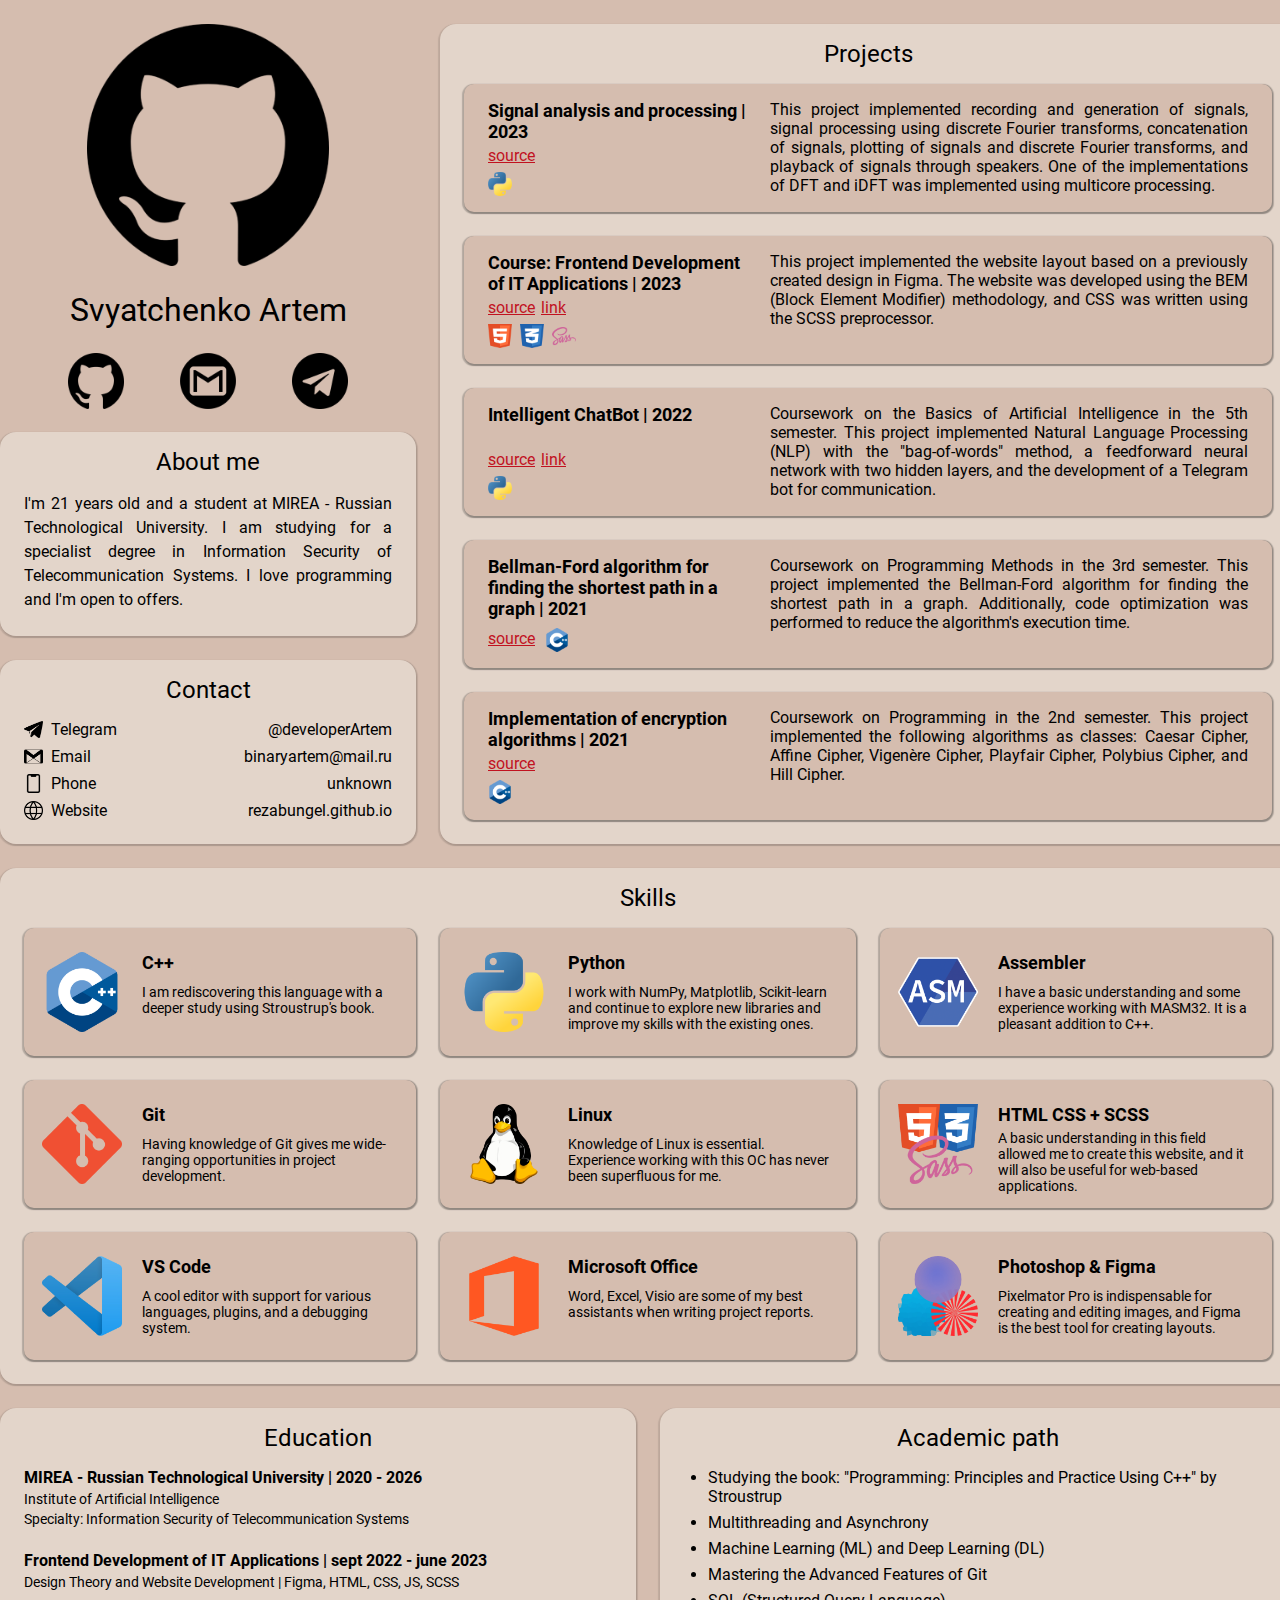
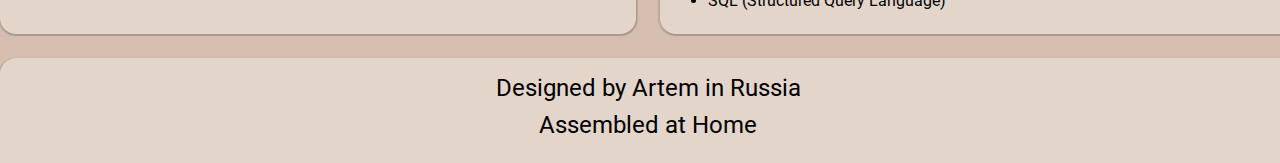
==== commit f1c52033: "Updated information in the "Projects" section, minor adjustment in the "Education" section." ====
--- a/index.html
+++ b/index.html
@@ -92,10 +92,11 @@
                             </div>
                         </div>
                         <div class="projects__description">
-                            This project involves the implementation of the Discrete
-                            Fourier Transform (DFT) and Inverse Discrete Fourier Transform (IDFT) algorithms.
-                            Additionally, the algorithms are optimized for parallel data processing using multicore
-                            processing.
+                            This project implemented recording and generation of signals,
+                            signal processing using discrete Fourier transforms, concatenation
+                            of signals, plotting of signals and discrete Fourier transforms, and
+                            playback of signals through speakers. One of the implementations
+                            of DFT and iDFT was implemented using multicore processing.
                         </div>
                     </div>
                     <div class="projects__item">
@@ -114,15 +115,16 @@
                             </div>
                         </div>
                         <div class="projects__description">
-                            In the project, the layout of the website was implemented
-                            based on a previously created design in Figma. The website was developed using the BEM
-                            methodology, and CSS was written using the SCSS preprocessor.
-                        </div>
-                    </div>
-                    <div class="projects__item">
-                        <div class="projects__left-side">
-                            <div class="projects__name">
-                                Coursework: Intelligent ChatBot | 2022
+                            This project implemented the website layout based on a previously
+                            created design in Figma. The website was developed using the
+                            BEM (Block Element Modifier) methodology, and CSS was written
+                            using the SCSS preprocessor.
+                        </div>
+                    </div>
+                    <div class="projects__item">
+                        <div class="projects__left-side">
+                            <div class="projects__name projects__name--short">
+                                Intelligent ChatBot | 2022
                             </div>
                             <div class="projects__link-group">
                                 <a class="projects__source" href="https://github.com/rezabungel/Intelligent-ChatBot" target="_blank">source</a>
@@ -133,16 +135,17 @@
                             </div>
                         </div>
                         <div class="projects__description">
-                            Coursework on the Basics of Artificial Intelligence in the
-                            5th semester. This project involved Natural Language Processing (NLP) with the
-                            "bag-of-words" method, a feedforward neural network with two hidden layers, and the
-                            development of a Telegram bot for communication.
+                            Coursework on the Basics of Artificial Intelligence in the 5th
+                            semester. This project implemented Natural Language
+                            Processing (NLP) with the "bag-of-words" method, a feedforward
+                            neural network with two hidden layers, and the development of a
+                            Telegram bot for communication.
                         </div>
                     </div>
                     <div class="projects__item">
                         <div class="projects__left-side">
                             <div class="projects__name">
-                                Coursework: Bellman-Ford algorithm for finding the shortest path
+                                Bellman-Ford algorithm for finding the shortest path
                                 in a graph | 2021
                             </div>
                             <div class="projects__link-group projects__link-group--one-line">
@@ -155,15 +158,15 @@
                         </div>
                         <div class="projects__description">
                             Coursework on Programming Methods in the 3rd semester. This
-                            project involved the implementation of the Bellman-Ford algorithm for finding the shortest
-                            path in a graph. Additionally, code optimization was performed to reduce the algorithm's
-                            execution time.
+                            project implemented the Bellman-Ford algorithm for finding the
+                            shortest path in a graph. Additionally, code optimization was
+                            performed to reduce the algorithm's execution time.
                         </div>
                     </div>
                     <div class="projects__item">
                         <div class="projects__left-side">
                             <div class="projects__name">
-                                Coursework: Implementation of encryption algorithms | 2021
+                                Implementation of encryption algorithms | 2021
                             </div>
                             <div class="projects__link-group">
                                 <a class="projects__source" href="https://github.com/rezabungel/Implementation_of_encryption_algorithms_Coursework" target="_blank">source</a>
@@ -175,8 +178,9 @@
                         </div>
                         <div class="projects__description">
                             Coursework on Programming in the 2nd semester. This project
-                            involved the implementation of the following algorithms as classes: Caesar Cipher, Affine
-                            Cipher, Vigenère Cipher, Playfair Cipher, Polybius Cipher, and Hill Cipher.
+                            implemented the following algorithms as classes: Caesar Cipher,
+                            Affine Cipher, Vigenère Cipher, Playfair Cipher, Polybius Cipher, and
+                            Hill Cipher.
                         </div>
                     </div>
                 </div>
@@ -265,7 +269,7 @@
                     <div class="education__title title">Education</div>
                     <div class="education__history">
                         <div class="education__element">
-                            <div class="education__name">MIREA - Russian Technological University | 2020 - 2025</div>
+                            <div class="education__name">MIREA - Russian Technological University | 2020 - 2026</div>
                             <div class="education__description">Institute of Artificial Intelligence</div>
                             <div class="education__description">Specialty: Information Security of Telecommunication Systems</div>
                         </div>
--- a/styles/style.css
+++ b/styles/style.css
@@ -61,14 +61,11 @@
           transform: scale(1, 1);
   -webkit-transition-property: -webkit-transform;
   transition-property: -webkit-transform;
-  -o-transition-property: transform;
-  transition-property: transform;
-  transition-property: transform, -webkit-transform;
-  -webkit-transition-duration: 0.75s;
-       -o-transition-duration: 0.75s;
-          transition-duration: 0.75s;
-  -webkit-transition-timing-function: cubic-bezier(0.25, 0.46, 0.45, 0.94);
-       -o-transition-timing-function: cubic-bezier(0.25, 0.46, 0.45, 0.94);
+  transition-property: transform;
+  transition-property: transform, -webkit-transform;
+  -webkit-transition-duration: 0.75s;
+          transition-duration: 0.75s;
+  -webkit-transition-timing-function: cubic-bezier(0.25, 0.46, 0.45, 0.94);
           transition-timing-function: cubic-bezier(0.25, 0.46, 0.45, 0.94);
 }
 .info__photo:hover {
@@ -77,14 +74,11 @@
           transform: scale(1.025, 1.025);
   -webkit-transition-property: -webkit-transform;
   transition-property: -webkit-transform;
-  -o-transition-property: transform;
-  transition-property: transform;
-  transition-property: transform, -webkit-transform;
-  -webkit-transition-duration: 0.75s;
-       -o-transition-duration: 0.75s;
-          transition-duration: 0.75s;
-  -webkit-transition-timing-function: cubic-bezier(0.25, 0.46, 0.45, 0.94);
-       -o-transition-timing-function: cubic-bezier(0.25, 0.46, 0.45, 0.94);
+  transition-property: transform;
+  transition-property: transform, -webkit-transform;
+  -webkit-transition-duration: 0.75s;
+          transition-duration: 0.75s;
+  -webkit-transition-timing-function: cubic-bezier(0.25, 0.46, 0.45, 0.94);
           transition-timing-function: cubic-bezier(0.25, 0.46, 0.45, 0.94);
 }
 .info__name {
@@ -94,14 +88,11 @@
           transform: scale(1, 1);
   -webkit-transition-property: -webkit-transform;
   transition-property: -webkit-transform;
-  -o-transition-property: transform;
-  transition-property: transform;
-  transition-property: transform, -webkit-transform;
-  -webkit-transition-duration: 0.75s;
-       -o-transition-duration: 0.75s;
-          transition-duration: 0.75s;
-  -webkit-transition-timing-function: cubic-bezier(0.25, 0.46, 0.45, 0.94);
-       -o-transition-timing-function: cubic-bezier(0.25, 0.46, 0.45, 0.94);
+  transition-property: transform;
+  transition-property: transform, -webkit-transform;
+  -webkit-transition-duration: 0.75s;
+          transition-duration: 0.75s;
+  -webkit-transition-timing-function: cubic-bezier(0.25, 0.46, 0.45, 0.94);
           transition-timing-function: cubic-bezier(0.25, 0.46, 0.45, 0.94);
 }
 .info__name:hover {
@@ -110,14 +101,11 @@
           transform: scale(1.025, 1.025);
   -webkit-transition-property: -webkit-transform;
   transition-property: -webkit-transform;
-  -o-transition-property: transform;
-  transition-property: transform;
-  transition-property: transform, -webkit-transform;
-  -webkit-transition-duration: 0.75s;
-       -o-transition-duration: 0.75s;
-          transition-duration: 0.75s;
-  -webkit-transition-timing-function: cubic-bezier(0.25, 0.46, 0.45, 0.94);
-       -o-transition-timing-function: cubic-bezier(0.25, 0.46, 0.45, 0.94);
+  transition-property: transform;
+  transition-property: transform, -webkit-transform;
+  -webkit-transition-duration: 0.75s;
+          transition-duration: 0.75s;
+  -webkit-transition-timing-function: cubic-bezier(0.25, 0.46, 0.45, 0.94);
           transition-timing-function: cubic-bezier(0.25, 0.46, 0.45, 0.94);
 }
 .info__link {
@@ -140,30 +128,24 @@
           transform: translateY(0);
   -webkit-transition-property: -webkit-transform;
   transition-property: -webkit-transform;
-  -o-transition-property: transform;
-  transition-property: transform;
-  transition-property: transform, -webkit-transform;
-  -webkit-transition-duration: 0.75s;
-       -o-transition-duration: 0.75s;
-          transition-duration: 0.75s;
-  -webkit-transition-timing-function: cubic-bezier(0.25, 0.46, 0.45, 0.94);
-       -o-transition-timing-function: cubic-bezier(0.25, 0.46, 0.45, 0.94);
+  transition-property: transform;
+  transition-property: transform, -webkit-transform;
+  -webkit-transition-duration: 0.75s;
+          transition-duration: 0.75s;
+  -webkit-transition-timing-function: cubic-bezier(0.25, 0.46, 0.45, 0.94);
           transition-timing-function: cubic-bezier(0.25, 0.46, 0.45, 0.94);
 }
 .info__social-image:hover {
-  -webkit-transform: translateY(-8px);
-      -ms-transform: translateY(-8px);
-          transform: translateY(-8px);
-  -webkit-transition-property: -webkit-transform;
-  transition-property: -webkit-transform;
-  -o-transition-property: transform;
-  transition-property: transform;
-  transition-property: transform, -webkit-transform;
-  -webkit-transition-duration: 0.75s;
-       -o-transition-duration: 0.75s;
-          transition-duration: 0.75s;
-  -webkit-transition-timing-function: cubic-bezier(0.25, 0.46, 0.45, 0.94);
-       -o-transition-timing-function: cubic-bezier(0.25, 0.46, 0.45, 0.94);
+  -webkit-transform: translateY(-0.5rem);
+      -ms-transform: translateY(-0.5rem);
+          transform: translateY(-0.5rem);
+  -webkit-transition-property: -webkit-transform;
+  transition-property: -webkit-transform;
+  transition-property: transform;
+  transition-property: transform, -webkit-transform;
+  -webkit-transition-duration: 0.75s;
+          transition-duration: 0.75s;
+  -webkit-transition-timing-function: cubic-bezier(0.25, 0.46, 0.45, 0.94);
           transition-timing-function: cubic-bezier(0.25, 0.46, 0.45, 0.94);
 }
 
@@ -171,21 +153,18 @@
   grid-area: about-me;
   background: #E3D5CA;
   border-radius: 1rem;
-  -webkit-box-shadow: 1px 1px 1px 1px rgba(0, 0, 0, 0.1), -0.5px 1px 1px 1px rgba(0, 0, 0, 0.1);
-          box-shadow: 1px 1px 1px 1px rgba(0, 0, 0, 0.1), -0.5px 1px 1px 1px rgba(0, 0, 0, 0.1);
-  -webkit-transform: scale(1, 1);
-      -ms-transform: scale(1, 1);
-          transform: scale(1, 1);
-  -webkit-transition-property: -webkit-transform;
-  transition-property: -webkit-transform;
-  -o-transition-property: transform;
-  transition-property: transform;
-  transition-property: transform, -webkit-transform;
-  -webkit-transition-duration: 0.75s;
-       -o-transition-duration: 0.75s;
-          transition-duration: 0.75s;
-  -webkit-transition-timing-function: cubic-bezier(0.25, 0.46, 0.45, 0.94);
-       -o-transition-timing-function: cubic-bezier(0.25, 0.46, 0.45, 0.94);
+  -webkit-box-shadow: 0.0625rem 0.0625rem 0.0625rem 0.0625rem rgba(0, 0, 0, 0.1), -0.03125rem 0.0625rem 0.0625rem 0.0625rem rgba(0, 0, 0, 0.1);
+          box-shadow: 0.0625rem 0.0625rem 0.0625rem 0.0625rem rgba(0, 0, 0, 0.1), -0.03125rem 0.0625rem 0.0625rem 0.0625rem rgba(0, 0, 0, 0.1);
+  -webkit-transform: scale(1, 1);
+      -ms-transform: scale(1, 1);
+          transform: scale(1, 1);
+  -webkit-transition-property: -webkit-transform;
+  transition-property: -webkit-transform;
+  transition-property: transform;
+  transition-property: transform, -webkit-transform;
+  -webkit-transition-duration: 0.75s;
+          transition-duration: 0.75s;
+  -webkit-transition-timing-function: cubic-bezier(0.25, 0.46, 0.45, 0.94);
           transition-timing-function: cubic-bezier(0.25, 0.46, 0.45, 0.94);
 }
 .about-me:hover {
@@ -194,14 +173,11 @@
           transform: scale(1.025, 1.025);
   -webkit-transition-property: -webkit-transform;
   transition-property: -webkit-transform;
-  -o-transition-property: transform;
-  transition-property: transform;
-  transition-property: transform, -webkit-transform;
-  -webkit-transition-duration: 0.75s;
-       -o-transition-duration: 0.75s;
-          transition-duration: 0.75s;
-  -webkit-transition-timing-function: cubic-bezier(0.25, 0.46, 0.45, 0.94);
-       -o-transition-timing-function: cubic-bezier(0.25, 0.46, 0.45, 0.94);
+  transition-property: transform;
+  transition-property: transform, -webkit-transform;
+  -webkit-transition-duration: 0.75s;
+          transition-duration: 0.75s;
+  -webkit-transition-timing-function: cubic-bezier(0.25, 0.46, 0.45, 0.94);
           transition-timing-function: cubic-bezier(0.25, 0.46, 0.45, 0.94);
 }
 .about-me__text {
@@ -215,21 +191,18 @@
   grid-area: contact;
   background: #E3D5CA;
   border-radius: 1rem;
-  -webkit-box-shadow: 1px 1px 1px 1px rgba(0, 0, 0, 0.1), -0.5px 1px 1px 1px rgba(0, 0, 0, 0.1);
-          box-shadow: 1px 1px 1px 1px rgba(0, 0, 0, 0.1), -0.5px 1px 1px 1px rgba(0, 0, 0, 0.1);
-  -webkit-transform: scale(1, 1);
-      -ms-transform: scale(1, 1);
-          transform: scale(1, 1);
-  -webkit-transition-property: -webkit-transform;
-  transition-property: -webkit-transform;
-  -o-transition-property: transform;
-  transition-property: transform;
-  transition-property: transform, -webkit-transform;
-  -webkit-transition-duration: 0.75s;
-       -o-transition-duration: 0.75s;
-          transition-duration: 0.75s;
-  -webkit-transition-timing-function: cubic-bezier(0.25, 0.46, 0.45, 0.94);
-       -o-transition-timing-function: cubic-bezier(0.25, 0.46, 0.45, 0.94);
+  -webkit-box-shadow: 0.0625rem 0.0625rem 0.0625rem 0.0625rem rgba(0, 0, 0, 0.1), -0.03125rem 0.0625rem 0.0625rem 0.0625rem rgba(0, 0, 0, 0.1);
+          box-shadow: 0.0625rem 0.0625rem 0.0625rem 0.0625rem rgba(0, 0, 0, 0.1), -0.03125rem 0.0625rem 0.0625rem 0.0625rem rgba(0, 0, 0, 0.1);
+  -webkit-transform: scale(1, 1);
+      -ms-transform: scale(1, 1);
+          transform: scale(1, 1);
+  -webkit-transition-property: -webkit-transform;
+  transition-property: -webkit-transform;
+  transition-property: transform;
+  transition-property: transform, -webkit-transform;
+  -webkit-transition-duration: 0.75s;
+          transition-duration: 0.75s;
+  -webkit-transition-timing-function: cubic-bezier(0.25, 0.46, 0.45, 0.94);
           transition-timing-function: cubic-bezier(0.25, 0.46, 0.45, 0.94);
 }
 .contact:hover {
@@ -238,14 +211,11 @@
           transform: scale(1.025, 1.025);
   -webkit-transition-property: -webkit-transform;
   transition-property: -webkit-transform;
-  -o-transition-property: transform;
-  transition-property: transform;
-  transition-property: transform, -webkit-transform;
-  -webkit-transition-duration: 0.75s;
-       -o-transition-duration: 0.75s;
-          transition-duration: 0.75s;
-  -webkit-transition-timing-function: cubic-bezier(0.25, 0.46, 0.45, 0.94);
-       -o-transition-timing-function: cubic-bezier(0.25, 0.46, 0.45, 0.94);
+  transition-property: transform;
+  transition-property: transform, -webkit-transform;
+  -webkit-transition-duration: 0.75s;
+          transition-duration: 0.75s;
+  -webkit-transition-timing-function: cubic-bezier(0.25, 0.46, 0.45, 0.94);
           transition-timing-function: cubic-bezier(0.25, 0.46, 0.45, 0.94);
 }
 .contact__item {
@@ -253,6 +223,30 @@
   display: -webkit-box;
   display: -ms-flexbox;
   display: flex;
+  -webkit-transform: scale(1, 1);
+      -ms-transform: scale(1, 1);
+          transform: scale(1, 1);
+  -webkit-transition-property: -webkit-transform;
+  transition-property: -webkit-transform;
+  transition-property: transform;
+  transition-property: transform, -webkit-transform;
+  -webkit-transition-duration: 0.75s;
+          transition-duration: 0.75s;
+  -webkit-transition-timing-function: cubic-bezier(0.25, 0.46, 0.45, 0.94);
+          transition-timing-function: cubic-bezier(0.25, 0.46, 0.45, 0.94);
+}
+.contact__item:hover {
+  -webkit-transform: scale(1.008, 1.008);
+      -ms-transform: scale(1.008, 1.008);
+          transform: scale(1.008, 1.008);
+  -webkit-transition-property: -webkit-transform;
+  transition-property: -webkit-transform;
+  transition-property: transform;
+  transition-property: transform, -webkit-transform;
+  -webkit-transition-duration: 0.75s;
+          transition-duration: 0.75s;
+  -webkit-transition-timing-function: cubic-bezier(0.25, 0.46, 0.45, 0.94);
+          transition-timing-function: cubic-bezier(0.25, 0.46, 0.45, 0.94);
 }
 .contact__icon {
   width: 1.1875rem;
@@ -277,21 +271,18 @@
   grid-area: projects;
   background: #E3D5CA;
   border-radius: 1rem;
-  -webkit-box-shadow: 1px 1px 1px 1px rgba(0, 0, 0, 0.1), -0.5px 1px 1px 1px rgba(0, 0, 0, 0.1);
-          box-shadow: 1px 1px 1px 1px rgba(0, 0, 0, 0.1), -0.5px 1px 1px 1px rgba(0, 0, 0, 0.1);
-  -webkit-transform: scale(1, 1);
-      -ms-transform: scale(1, 1);
-          transform: scale(1, 1);
-  -webkit-transition-property: -webkit-transform;
-  transition-property: -webkit-transform;
-  -o-transition-property: transform;
-  transition-property: transform;
-  transition-property: transform, -webkit-transform;
-  -webkit-transition-duration: 0.75s;
-       -o-transition-duration: 0.75s;
-          transition-duration: 0.75s;
-  -webkit-transition-timing-function: cubic-bezier(0.25, 0.46, 0.45, 0.94);
-       -o-transition-timing-function: cubic-bezier(0.25, 0.46, 0.45, 0.94);
+  -webkit-box-shadow: 0.0625rem 0.0625rem 0.0625rem 0.0625rem rgba(0, 0, 0, 0.1), -0.03125rem 0.0625rem 0.0625rem 0.0625rem rgba(0, 0, 0, 0.1);
+          box-shadow: 0.0625rem 0.0625rem 0.0625rem 0.0625rem rgba(0, 0, 0, 0.1), -0.03125rem 0.0625rem 0.0625rem 0.0625rem rgba(0, 0, 0, 0.1);
+  -webkit-transform: scale(1, 1);
+      -ms-transform: scale(1, 1);
+          transform: scale(1, 1);
+  -webkit-transition-property: -webkit-transform;
+  transition-property: -webkit-transform;
+  transition-property: transform;
+  transition-property: transform, -webkit-transform;
+  -webkit-transition-duration: 0.75s;
+          transition-duration: 0.75s;
+  -webkit-transition-timing-function: cubic-bezier(0.25, 0.46, 0.45, 0.94);
           transition-timing-function: cubic-bezier(0.25, 0.46, 0.45, 0.94);
 }
 .projects:hover {
@@ -300,14 +291,11 @@
           transform: scale(1.008, 1.008);
   -webkit-transition-property: -webkit-transform;
   transition-property: -webkit-transform;
-  -o-transition-property: transform;
-  transition-property: transform;
-  transition-property: transform, -webkit-transform;
-  -webkit-transition-duration: 0.75s;
-       -o-transition-duration: 0.75s;
-          transition-duration: 0.75s;
-  -webkit-transition-timing-function: cubic-bezier(0.25, 0.46, 0.45, 0.94);
-       -o-transition-timing-function: cubic-bezier(0.25, 0.46, 0.45, 0.94);
+  transition-property: transform;
+  transition-property: transform, -webkit-transform;
+  -webkit-transition-duration: 0.75s;
+          transition-duration: 0.75s;
+  -webkit-transition-timing-function: cubic-bezier(0.25, 0.46, 0.45, 0.94);
           transition-timing-function: cubic-bezier(0.25, 0.46, 0.45, 0.94);
 }
 .projects__item {
@@ -315,8 +303,8 @@
   padding: 1rem 1.5rem;
   background: #D5BDAF;
   border-radius: 0.625rem;
-  -webkit-box-shadow: 1px 1px 1px 1px rgba(0, 0, 0, 0.2), -0.5px 1px 1px 1px rgba(0, 0, 0, 0.2);
-          box-shadow: 1px 1px 1px 1px rgba(0, 0, 0, 0.2), -0.5px 1px 1px 1px rgba(0, 0, 0, 0.2);
+  -webkit-box-shadow: 0.0625rem 0.0625rem 0.0625rem 0.0625rem rgba(0, 0, 0, 0.2), -0.03125rem 0.0625rem 0.0625rem 0.0625rem rgba(0, 0, 0, 0.2);
+          box-shadow: 0.0625rem 0.0625rem 0.0625rem 0.0625rem rgba(0, 0, 0, 0.2), -0.03125rem 0.0625rem 0.0625rem 0.0625rem rgba(0, 0, 0, 0.2);
   display: grid;
   grid-template-columns: 16.125rem 1fr;
   grid-template-rows: 6rem;
@@ -326,14 +314,11 @@
           transform: scale(1, 1);
   -webkit-transition-property: -webkit-transform;
   transition-property: -webkit-transform;
-  -o-transition-property: transform;
-  transition-property: transform;
-  transition-property: transform, -webkit-transform;
-  -webkit-transition-duration: 0.75s;
-       -o-transition-duration: 0.75s;
-          transition-duration: 0.75s;
-  -webkit-transition-timing-function: cubic-bezier(0.25, 0.46, 0.45, 0.94);
-       -o-transition-timing-function: cubic-bezier(0.25, 0.46, 0.45, 0.94);
+  transition-property: transform;
+  transition-property: transform, -webkit-transform;
+  -webkit-transition-duration: 0.75s;
+          transition-duration: 0.75s;
+  -webkit-transition-timing-function: cubic-bezier(0.25, 0.46, 0.45, 0.94);
           transition-timing-function: cubic-bezier(0.25, 0.46, 0.45, 0.94);
 }
 .projects__item:hover {
@@ -342,19 +327,19 @@
           transform: scale(1.008, 1.008);
   -webkit-transition-property: -webkit-transform;
   transition-property: -webkit-transform;
-  -o-transition-property: transform;
-  transition-property: transform;
-  transition-property: transform, -webkit-transform;
-  -webkit-transition-duration: 0.75s;
-       -o-transition-duration: 0.75s;
-          transition-duration: 0.75s;
-  -webkit-transition-timing-function: cubic-bezier(0.25, 0.46, 0.45, 0.94);
-       -o-transition-timing-function: cubic-bezier(0.25, 0.46, 0.45, 0.94);
+  transition-property: transform;
+  transition-property: transform, -webkit-transform;
+  -webkit-transition-duration: 0.75s;
+          transition-duration: 0.75s;
+  -webkit-transition-timing-function: cubic-bezier(0.25, 0.46, 0.45, 0.94);
           transition-timing-function: cubic-bezier(0.25, 0.46, 0.45, 0.94);
 }
 .projects__name {
   font-size: 1.125rem;
   font-weight: 700;
+}
+.projects__name--short {
+  height: 2.625rem;
 }
 .projects__link-group {
   padding: 0.25rem 0 0.4375rem 0;
@@ -396,21 +381,18 @@
   padding-bottom: 1.5rem;
   background: #E3D5CA;
   border-radius: 1rem;
-  -webkit-box-shadow: 1px 1px 1px 1px rgba(0, 0, 0, 0.1), -0.5px 1px 1px 1px rgba(0, 0, 0, 0.1);
-          box-shadow: 1px 1px 1px 1px rgba(0, 0, 0, 0.1), -0.5px 1px 1px 1px rgba(0, 0, 0, 0.1);
-  -webkit-transform: scale(1, 1);
-      -ms-transform: scale(1, 1);
-          transform: scale(1, 1);
-  -webkit-transition-property: -webkit-transform;
-  transition-property: -webkit-transform;
-  -o-transition-property: transform;
-  transition-property: transform;
-  transition-property: transform, -webkit-transform;
-  -webkit-transition-duration: 0.75s;
-       -o-transition-duration: 0.75s;
-          transition-duration: 0.75s;
-  -webkit-transition-timing-function: cubic-bezier(0.25, 0.46, 0.45, 0.94);
-       -o-transition-timing-function: cubic-bezier(0.25, 0.46, 0.45, 0.94);
+  -webkit-box-shadow: 0.0625rem 0.0625rem 0.0625rem 0.0625rem rgba(0, 0, 0, 0.1), -0.03125rem 0.0625rem 0.0625rem 0.0625rem rgba(0, 0, 0, 0.1);
+          box-shadow: 0.0625rem 0.0625rem 0.0625rem 0.0625rem rgba(0, 0, 0, 0.1), -0.03125rem 0.0625rem 0.0625rem 0.0625rem rgba(0, 0, 0, 0.1);
+  -webkit-transform: scale(1, 1);
+      -ms-transform: scale(1, 1);
+          transform: scale(1, 1);
+  -webkit-transition-property: -webkit-transform;
+  transition-property: -webkit-transform;
+  transition-property: transform;
+  transition-property: transform, -webkit-transform;
+  -webkit-transition-duration: 0.75s;
+          transition-duration: 0.75s;
+  -webkit-transition-timing-function: cubic-bezier(0.25, 0.46, 0.45, 0.94);
           transition-timing-function: cubic-bezier(0.25, 0.46, 0.45, 0.94);
 }
 .skills:hover {
@@ -419,14 +401,11 @@
           transform: scale(1.008, 1.008);
   -webkit-transition-property: -webkit-transform;
   transition-property: -webkit-transform;
-  -o-transition-property: transform;
-  transition-property: transform;
-  transition-property: transform, -webkit-transform;
-  -webkit-transition-duration: 0.75s;
-       -o-transition-duration: 0.75s;
-          transition-duration: 0.75s;
-  -webkit-transition-timing-function: cubic-bezier(0.25, 0.46, 0.45, 0.94);
-       -o-transition-timing-function: cubic-bezier(0.25, 0.46, 0.45, 0.94);
+  transition-property: transform;
+  transition-property: transform, -webkit-transform;
+  -webkit-transition-duration: 0.75s;
+          transition-duration: 0.75s;
+  -webkit-transition-timing-function: cubic-bezier(0.25, 0.46, 0.45, 0.94);
           transition-timing-function: cubic-bezier(0.25, 0.46, 0.45, 0.94);
 }
 .skills__mesh {
@@ -440,8 +419,8 @@
   padding: 1.5rem;
   background: #D5BDAF;
   border-radius: 0.625rem;
-  -webkit-box-shadow: 1px 1px 1px 1px rgba(0, 0, 0, 0.2), -0.5px 1px 1px 1px rgba(0, 0, 0, 0.2);
-          box-shadow: 1px 1px 1px 1px rgba(0, 0, 0, 0.2), -0.5px 1px 1px 1px rgba(0, 0, 0, 0.2);
+  -webkit-box-shadow: 0.0625rem 0.0625rem 0.0625rem 0.0625rem rgba(0, 0, 0, 0.2), -0.03125rem 0.0625rem 0.0625rem 0.0625rem rgba(0, 0, 0, 0.2);
+          box-shadow: 0.0625rem 0.0625rem 0.0625rem 0.0625rem rgba(0, 0, 0, 0.2), -0.03125rem 0.0625rem 0.0625rem 0.0625rem rgba(0, 0, 0, 0.2);
   display: grid;
   grid-template-columns: 5rem 1fr;
   grid-template-rows: 1.3125rem 1fr;
@@ -452,14 +431,11 @@
           transform: scale(1, 1);
   -webkit-transition-property: -webkit-transform;
   transition-property: -webkit-transform;
-  -o-transition-property: transform;
-  transition-property: transform;
-  transition-property: transform, -webkit-transform;
-  -webkit-transition-duration: 0.75s;
-       -o-transition-duration: 0.75s;
-          transition-duration: 0.75s;
-  -webkit-transition-timing-function: cubic-bezier(0.25, 0.46, 0.45, 0.94);
-       -o-transition-timing-function: cubic-bezier(0.25, 0.46, 0.45, 0.94);
+  transition-property: transform;
+  transition-property: transform, -webkit-transform;
+  -webkit-transition-duration: 0.75s;
+          transition-duration: 0.75s;
+  -webkit-transition-timing-function: cubic-bezier(0.25, 0.46, 0.45, 0.94);
           transition-timing-function: cubic-bezier(0.25, 0.46, 0.45, 0.94);
 }
 .skills__element:hover {
@@ -468,14 +444,11 @@
           transform: scale(1.025, 1.025);
   -webkit-transition-property: -webkit-transform;
   transition-property: -webkit-transform;
-  -o-transition-property: transform;
-  transition-property: transform;
-  transition-property: transform, -webkit-transform;
-  -webkit-transition-duration: 0.75s;
-       -o-transition-duration: 0.75s;
-          transition-duration: 0.75s;
-  -webkit-transition-timing-function: cubic-bezier(0.25, 0.46, 0.45, 0.94);
-       -o-transition-timing-function: cubic-bezier(0.25, 0.46, 0.45, 0.94);
+  transition-property: transform;
+  transition-property: transform, -webkit-transform;
+  -webkit-transition-duration: 0.75s;
+          transition-duration: 0.75s;
+  -webkit-transition-timing-function: cubic-bezier(0.25, 0.46, 0.45, 0.94);
           transition-timing-function: cubic-bezier(0.25, 0.46, 0.45, 0.94);
 }
 .skills__logo {
@@ -511,21 +484,18 @@
 .education {
   background: #E3D5CA;
   border-radius: 1rem;
-  -webkit-box-shadow: 1px 1px 1px 1px rgba(0, 0, 0, 0.1), -0.5px 1px 1px 1px rgba(0, 0, 0, 0.1);
-          box-shadow: 1px 1px 1px 1px rgba(0, 0, 0, 0.1), -0.5px 1px 1px 1px rgba(0, 0, 0, 0.1);
-  -webkit-transform: scale(1, 1);
-      -ms-transform: scale(1, 1);
-          transform: scale(1, 1);
-  -webkit-transition-property: -webkit-transform;
-  transition-property: -webkit-transform;
-  -o-transition-property: transform;
-  transition-property: transform;
-  transition-property: transform, -webkit-transform;
-  -webkit-transition-duration: 0.75s;
-       -o-transition-duration: 0.75s;
-          transition-duration: 0.75s;
-  -webkit-transition-timing-function: cubic-bezier(0.25, 0.46, 0.45, 0.94);
-       -o-transition-timing-function: cubic-bezier(0.25, 0.46, 0.45, 0.94);
+  -webkit-box-shadow: 0.0625rem 0.0625rem 0.0625rem 0.0625rem rgba(0, 0, 0, 0.1), -0.03125rem 0.0625rem 0.0625rem 0.0625rem rgba(0, 0, 0, 0.1);
+          box-shadow: 0.0625rem 0.0625rem 0.0625rem 0.0625rem rgba(0, 0, 0, 0.1), -0.03125rem 0.0625rem 0.0625rem 0.0625rem rgba(0, 0, 0, 0.1);
+  -webkit-transform: scale(1, 1);
+      -ms-transform: scale(1, 1);
+          transform: scale(1, 1);
+  -webkit-transition-property: -webkit-transform;
+  transition-property: -webkit-transform;
+  transition-property: transform;
+  transition-property: transform, -webkit-transform;
+  -webkit-transition-duration: 0.75s;
+          transition-duration: 0.75s;
+  -webkit-transition-timing-function: cubic-bezier(0.25, 0.46, 0.45, 0.94);
           transition-timing-function: cubic-bezier(0.25, 0.46, 0.45, 0.94);
 }
 .education:hover {
@@ -534,14 +504,11 @@
           transform: scale(1.025, 1.025);
   -webkit-transition-property: -webkit-transform;
   transition-property: -webkit-transform;
-  -o-transition-property: transform;
-  transition-property: transform;
-  transition-property: transform, -webkit-transform;
-  -webkit-transition-duration: 0.75s;
-       -o-transition-duration: 0.75s;
-          transition-duration: 0.75s;
-  -webkit-transition-timing-function: cubic-bezier(0.25, 0.46, 0.45, 0.94);
-       -o-transition-timing-function: cubic-bezier(0.25, 0.46, 0.45, 0.94);
+  transition-property: transform;
+  transition-property: transform, -webkit-transform;
+  -webkit-transition-duration: 0.75s;
+          transition-duration: 0.75s;
+  -webkit-transition-timing-function: cubic-bezier(0.25, 0.46, 0.45, 0.94);
           transition-timing-function: cubic-bezier(0.25, 0.46, 0.45, 0.94);
 }
 .education__history {
@@ -556,14 +523,11 @@
           transform: scale(1, 1);
   -webkit-transition-property: -webkit-transform;
   transition-property: -webkit-transform;
-  -o-transition-property: transform;
-  transition-property: transform;
-  transition-property: transform, -webkit-transform;
-  -webkit-transition-duration: 0.75s;
-       -o-transition-duration: 0.75s;
-          transition-duration: 0.75s;
-  -webkit-transition-timing-function: cubic-bezier(0.25, 0.46, 0.45, 0.94);
-       -o-transition-timing-function: cubic-bezier(0.25, 0.46, 0.45, 0.94);
+  transition-property: transform;
+  transition-property: transform, -webkit-transform;
+  -webkit-transition-duration: 0.75s;
+          transition-duration: 0.75s;
+  -webkit-transition-timing-function: cubic-bezier(0.25, 0.46, 0.45, 0.94);
           transition-timing-function: cubic-bezier(0.25, 0.46, 0.45, 0.94);
 }
 .education__element:hover {
@@ -572,14 +536,11 @@
           transform: scale(1.008, 1.008);
   -webkit-transition-property: -webkit-transform;
   transition-property: -webkit-transform;
-  -o-transition-property: transform;
-  transition-property: transform;
-  transition-property: transform, -webkit-transform;
-  -webkit-transition-duration: 0.75s;
-       -o-transition-duration: 0.75s;
-          transition-duration: 0.75s;
-  -webkit-transition-timing-function: cubic-bezier(0.25, 0.46, 0.45, 0.94);
-       -o-transition-timing-function: cubic-bezier(0.25, 0.46, 0.45, 0.94);
+  transition-property: transform;
+  transition-property: transform, -webkit-transform;
+  -webkit-transition-duration: 0.75s;
+          transition-duration: 0.75s;
+  -webkit-transition-timing-function: cubic-bezier(0.25, 0.46, 0.45, 0.94);
           transition-timing-function: cubic-bezier(0.25, 0.46, 0.45, 0.94);
 }
 .education__name {
@@ -594,21 +555,18 @@
 .academic-path {
   background: #E3D5CA;
   border-radius: 1rem;
-  -webkit-box-shadow: 1px 1px 1px 1px rgba(0, 0, 0, 0.1), -0.5px 1px 1px 1px rgba(0, 0, 0, 0.1);
-          box-shadow: 1px 1px 1px 1px rgba(0, 0, 0, 0.1), -0.5px 1px 1px 1px rgba(0, 0, 0, 0.1);
-  -webkit-transform: scale(1, 1);
-      -ms-transform: scale(1, 1);
-          transform: scale(1, 1);
-  -webkit-transition-property: -webkit-transform;
-  transition-property: -webkit-transform;
-  -o-transition-property: transform;
-  transition-property: transform;
-  transition-property: transform, -webkit-transform;
-  -webkit-transition-duration: 0.75s;
-       -o-transition-duration: 0.75s;
-          transition-duration: 0.75s;
-  -webkit-transition-timing-function: cubic-bezier(0.25, 0.46, 0.45, 0.94);
-       -o-transition-timing-function: cubic-bezier(0.25, 0.46, 0.45, 0.94);
+  -webkit-box-shadow: 0.0625rem 0.0625rem 0.0625rem 0.0625rem rgba(0, 0, 0, 0.1), -0.03125rem 0.0625rem 0.0625rem 0.0625rem rgba(0, 0, 0, 0.1);
+          box-shadow: 0.0625rem 0.0625rem 0.0625rem 0.0625rem rgba(0, 0, 0, 0.1), -0.03125rem 0.0625rem 0.0625rem 0.0625rem rgba(0, 0, 0, 0.1);
+  -webkit-transform: scale(1, 1);
+      -ms-transform: scale(1, 1);
+          transform: scale(1, 1);
+  -webkit-transition-property: -webkit-transform;
+  transition-property: -webkit-transform;
+  transition-property: transform;
+  transition-property: transform, -webkit-transform;
+  -webkit-transition-duration: 0.75s;
+          transition-duration: 0.75s;
+  -webkit-transition-timing-function: cubic-bezier(0.25, 0.46, 0.45, 0.94);
           transition-timing-function: cubic-bezier(0.25, 0.46, 0.45, 0.94);
 }
 .academic-path:hover {
@@ -617,14 +575,11 @@
           transform: scale(1.025, 1.025);
   -webkit-transition-property: -webkit-transform;
   transition-property: -webkit-transform;
-  -o-transition-property: transform;
-  transition-property: transform;
-  transition-property: transform, -webkit-transform;
-  -webkit-transition-duration: 0.75s;
-       -o-transition-duration: 0.75s;
-          transition-duration: 0.75s;
-  -webkit-transition-timing-function: cubic-bezier(0.25, 0.46, 0.45, 0.94);
-       -o-transition-timing-function: cubic-bezier(0.25, 0.46, 0.45, 0.94);
+  transition-property: transform;
+  transition-property: transform, -webkit-transform;
+  -webkit-transition-duration: 0.75s;
+          transition-duration: 0.75s;
+  -webkit-transition-timing-function: cubic-bezier(0.25, 0.46, 0.45, 0.94);
           transition-timing-function: cubic-bezier(0.25, 0.46, 0.45, 0.94);
 }
 .academic-path__list {
@@ -637,14 +592,11 @@
           transform: scale(1, 1);
   -webkit-transition-property: -webkit-transform;
   transition-property: -webkit-transform;
-  -o-transition-property: transform;
-  transition-property: transform;
-  transition-property: transform, -webkit-transform;
-  -webkit-transition-duration: 0.75s;
-       -o-transition-duration: 0.75s;
-          transition-duration: 0.75s;
-  -webkit-transition-timing-function: cubic-bezier(0.25, 0.46, 0.45, 0.94);
-       -o-transition-timing-function: cubic-bezier(0.25, 0.46, 0.45, 0.94);
+  transition-property: transform;
+  transition-property: transform, -webkit-transform;
+  -webkit-transition-duration: 0.75s;
+          transition-duration: 0.75s;
+  -webkit-transition-timing-function: cubic-bezier(0.25, 0.46, 0.45, 0.94);
           transition-timing-function: cubic-bezier(0.25, 0.46, 0.45, 0.94);
 }
 .academic-path__list-element:not(:last-of-type) {
@@ -656,14 +608,11 @@
           transform: scale(1.008, 1.008);
   -webkit-transition-property: -webkit-transform;
   transition-property: -webkit-transform;
-  -o-transition-property: transform;
-  transition-property: transform;
-  transition-property: transform, -webkit-transform;
-  -webkit-transition-duration: 0.75s;
-       -o-transition-duration: 0.75s;
-          transition-duration: 0.75s;
-  -webkit-transition-timing-function: cubic-bezier(0.25, 0.46, 0.45, 0.94);
-       -o-transition-timing-function: cubic-bezier(0.25, 0.46, 0.45, 0.94);
+  transition-property: transform;
+  transition-property: transform, -webkit-transform;
+  -webkit-transition-duration: 0.75s;
+          transition-duration: 0.75s;
+  -webkit-transition-timing-function: cubic-bezier(0.25, 0.46, 0.45, 0.94);
           transition-timing-function: cubic-bezier(0.25, 0.46, 0.45, 0.94);
 }
 
@@ -672,8 +621,8 @@
   padding: 1rem 0 1.5rem;
   background: #E3D5CA;
   border-radius: 1rem 1rem 0 0;
-  -webkit-box-shadow: 1px 1px 1px 1px rgba(0, 0, 0, 0.1), -0.5px 1px 1px 1px rgba(0, 0, 0, 0.1);
-          box-shadow: 1px 1px 1px 1px rgba(0, 0, 0, 0.1), -0.5px 1px 1px 1px rgba(0, 0, 0, 0.1);
+  -webkit-box-shadow: 0.0625rem 0.0625rem 0.0625rem 0.0625rem rgba(0, 0, 0, 0.1), -0.03125rem 0.0625rem 0.0625rem 0.0625rem rgba(0, 0, 0, 0.1);
+          box-shadow: 0.0625rem 0.0625rem 0.0625rem 0.0625rem rgba(0, 0, 0, 0.1), -0.03125rem 0.0625rem 0.0625rem 0.0625rem rgba(0, 0, 0, 0.1);
   display: grid;
   justify-items: center;
   gap: 0.5625rem;
@@ -682,14 +631,11 @@
           transform: scale(1, 1);
   -webkit-transition-property: -webkit-transform;
   transition-property: -webkit-transform;
-  -o-transition-property: transform;
-  transition-property: transform;
-  transition-property: transform, -webkit-transform;
-  -webkit-transition-duration: 0.75s;
-       -o-transition-duration: 0.75s;
-          transition-duration: 0.75s;
-  -webkit-transition-timing-function: cubic-bezier(0.25, 0.46, 0.45, 0.94);
-       -o-transition-timing-function: cubic-bezier(0.25, 0.46, 0.45, 0.94);
+  transition-property: transform;
+  transition-property: transform, -webkit-transform;
+  -webkit-transition-duration: 0.75s;
+          transition-duration: 0.75s;
+  -webkit-transition-timing-function: cubic-bezier(0.25, 0.46, 0.45, 0.94);
           transition-timing-function: cubic-bezier(0.25, 0.46, 0.45, 0.94);
 }
 .footer:hover {
@@ -698,14 +644,11 @@
           transform: scale(1.025, 1.025);
   -webkit-transition-property: -webkit-transform;
   transition-property: -webkit-transform;
-  -o-transition-property: transform;
-  transition-property: transform;
-  transition-property: transform, -webkit-transform;
-  -webkit-transition-duration: 0.75s;
-       -o-transition-duration: 0.75s;
-          transition-duration: 0.75s;
-  -webkit-transition-timing-function: cubic-bezier(0.25, 0.46, 0.45, 0.94);
-       -o-transition-timing-function: cubic-bezier(0.25, 0.46, 0.45, 0.94);
+  transition-property: transform;
+  transition-property: transform, -webkit-transform;
+  -webkit-transition-duration: 0.75s;
+          transition-duration: 0.75s;
+  -webkit-transition-timing-function: cubic-bezier(0.25, 0.46, 0.45, 0.94);
           transition-timing-function: cubic-bezier(0.25, 0.46, 0.45, 0.94);
 }
 .footer__info {
@@ -716,5 +659,6 @@
   html,
   body {
     width: 81rem;
+    -webkit-text-size-adjust: none;
   }
 }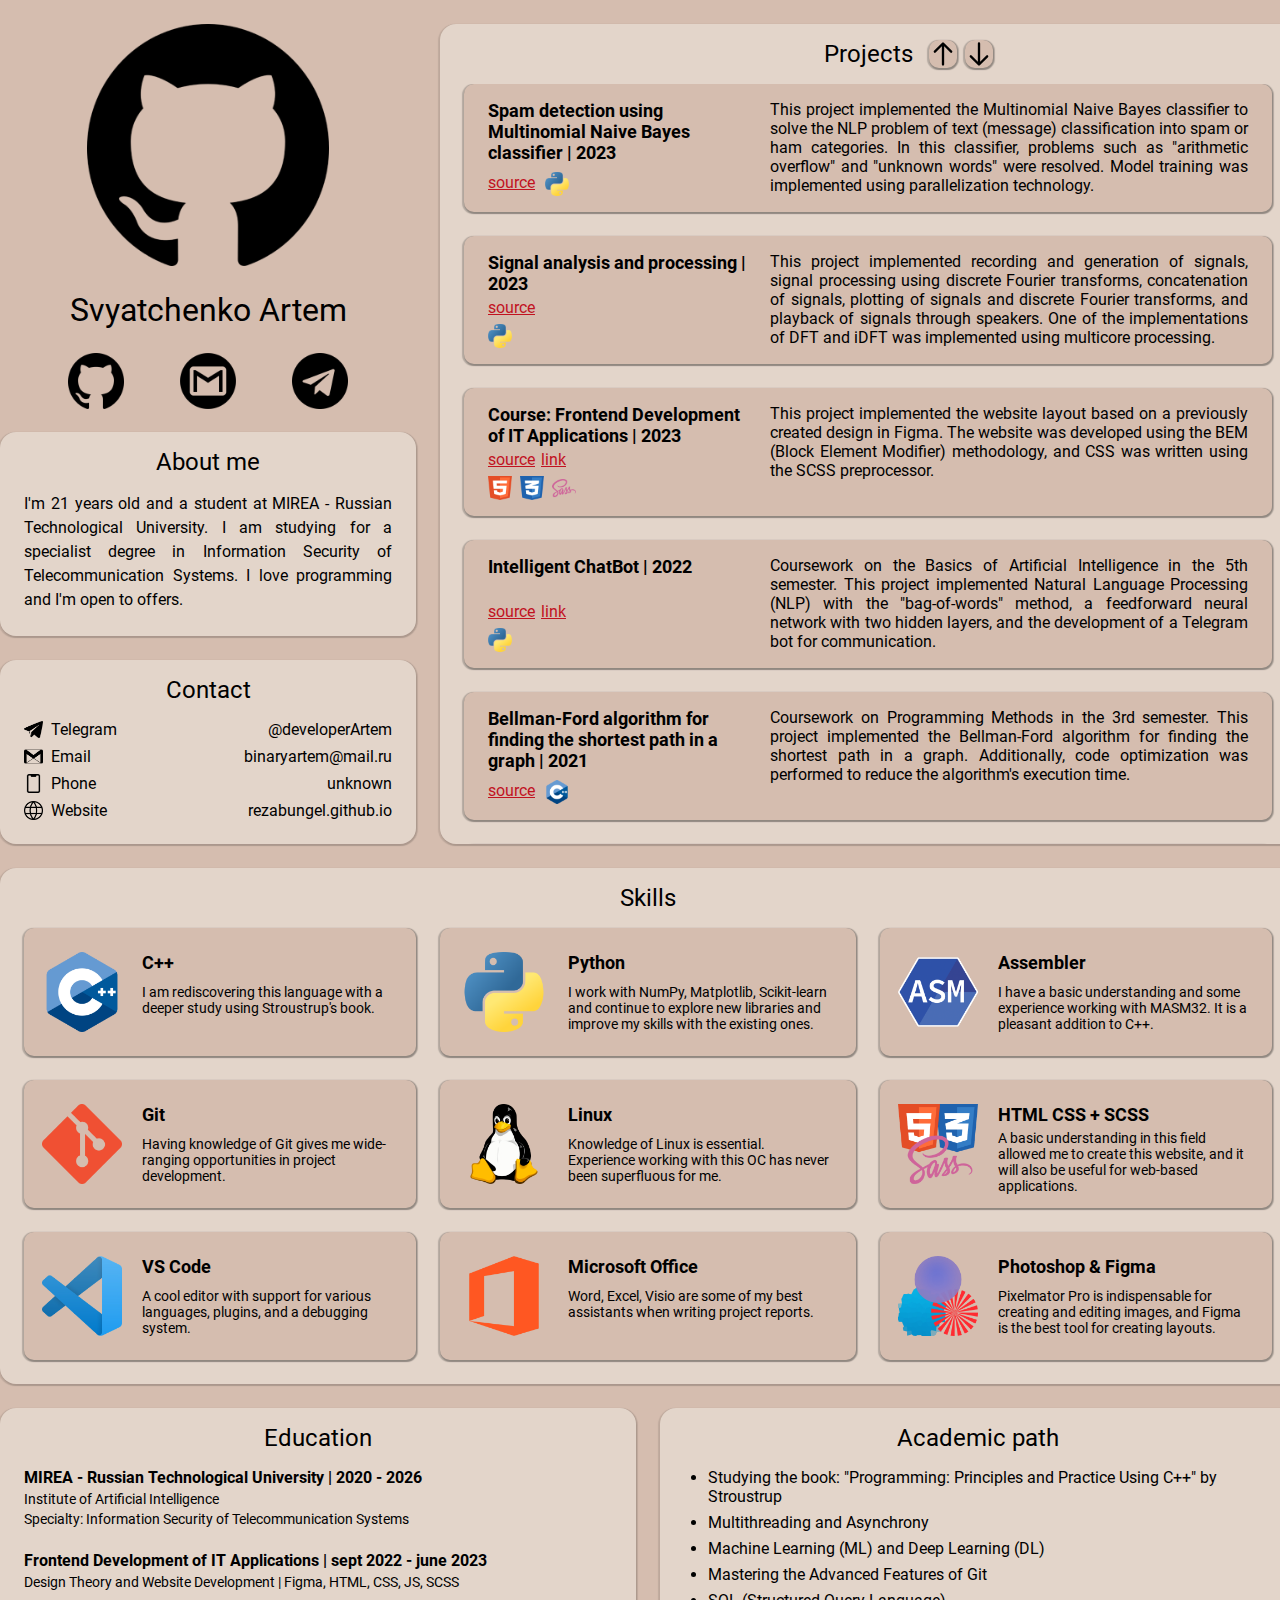
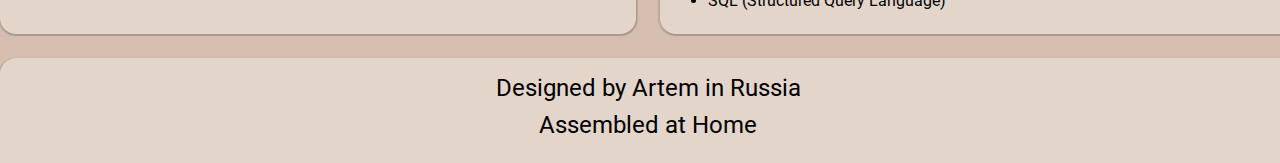
==== commit 015f91bb: "Added information about the new project. Preparing HTML and CSS for implementing the slider." ====
--- a/index.html
+++ b/index.html
@@ -77,110 +77,142 @@
                 </div>
 
                 <div class="projects">
-                    <div class="projects__title title">Projects</div>
-                    <div class="projects__item">
-                        <div class="projects__left-side">
-                            <div class="projects__name">
-                                Signal analysis and processing | 2023
-                            </div>
-                            <div class="projects__link-group">
-                                <a class="projects__source" href="https://github.com/rezabungel/Signal-analysis-and-processing" target="_blank">source</a>
-                                <!-- <a class="projects__link" href="#" target="_blank">link</a> -->
-                            </div>
-                            <div class="projects__tools-group">
-                                <img class="projects__tools" src="./images/Icon_Skills/2_Python.svg" alt="python">
-                            </div>
-                        </div>
-                        <div class="projects__description">
-                            This project implemented recording and generation of signals,
-                            signal processing using discrete Fourier transforms, concatenation
-                            of signals, plotting of signals and discrete Fourier transforms, and
-                            playback of signals through speakers. One of the implementations
-                            of DFT and iDFT was implemented using multicore processing.
-                        </div>
-                    </div>
-                    <div class="projects__item">
-                        <div class="projects__left-side">
-                            <div class="projects__name">
-                                Course: Frontend Development of IT Applications | 2023
-                            </div>
-                            <div class="projects__link-group">
-                                <a class="projects__source" href="https://github.com/rezabungel/rezabungel.github.io" target="_blank">source</a>
-                                <a class="projects__link" href="./Exam_layout/exam_layout.html" target="_blank">link</a>
-                            </div>
-                            <div class="projects__tools-group">
-                                <img class="projects__tools" src="./images/Icon_Skills/HTML.svg" alt="HTML">
-                                <img class="projects__tools" src="./images/Icon_Skills/CSS.svg" alt="CSS">
-                                <img class="projects__tools" src="./images/Icon_Skills/SASS.svg" alt="SASS">
-                            </div>
-                        </div>
-                        <div class="projects__description">
-                            This project implemented the website layout based on a previously
-                            created design in Figma. The website was developed using the
-                            BEM (Block Element Modifier) methodology, and CSS was written
-                            using the SCSS preprocessor.
-                        </div>
-                    </div>
-                    <div class="projects__item">
-                        <div class="projects__left-side">
-                            <div class="projects__name projects__name--short">
-                                Intelligent ChatBot | 2022
-                            </div>
-                            <div class="projects__link-group">
-                                <a class="projects__source" href="https://github.com/rezabungel/Intelligent-ChatBot" target="_blank">source</a>
-                                <a class="projects__link" href="https://t.me/CourseWorkIntelligentChatBot" target="_blank">link</a>
-                            </div>
-                            <div class="projects__tools-group">
-                                <img class="projects__tools" src="./images/Icon_Skills/2_Python.svg" alt="python">
-                            </div>
-                        </div>
-                        <div class="projects__description">
-                            Coursework on the Basics of Artificial Intelligence in the 5th
-                            semester. This project implemented Natural Language
-                            Processing (NLP) with the "bag-of-words" method, a feedforward
-                            neural network with two hidden layers, and the development of a
-                            Telegram bot for communication.
-                        </div>
-                    </div>
-                    <div class="projects__item">
-                        <div class="projects__left-side">
-                            <div class="projects__name">
-                                Bellman-Ford algorithm for finding the shortest path
-                                in a graph | 2021
-                            </div>
-                            <div class="projects__link-group projects__link-group--one-line">
-                                <a class="projects__source" href="https://github.com/rezabungel/Bellman-Ford-algorithm-for-finding-the-shortest-path-in-a-graph_Coursework" target="_blank">source</a>
-                                <!-- <a class="projects__link" href="#" target="_blank">link</a> -->
-                            </div>
-                            <div class="projects__tools-group projects__tools-group--one-line">
-                                <img class="projects__tools" src="./images/Icon_Skills/1_Cpp.svg" alt="C++">
-                            </div>
-                        </div>
-                        <div class="projects__description">
-                            Coursework on Programming Methods in the 3rd semester. This
-                            project implemented the Bellman-Ford algorithm for finding the
-                            shortest path in a graph. Additionally, code optimization was
-                            performed to reduce the algorithm's execution time.
-                        </div>
-                    </div>
-                    <div class="projects__item">
-                        <div class="projects__left-side">
-                            <div class="projects__name">
-                                Implementation of encryption algorithms | 2021
-                            </div>
-                            <div class="projects__link-group">
-                                <a class="projects__source" href="https://github.com/rezabungel/Implementation_of_encryption_algorithms_Coursework" target="_blank">source</a>
-                                <!-- <a class="projects__link" href="#" target="_blank">link</a> -->
-                            </div>
-                            <div class="projects__tools-group">
-                                <img class="projects__tools" src="./images/Icon_Skills/1_Cpp.svg" alt="C++">
-                            </div>
-                        </div>
-                        <div class="projects__description">
-                            Coursework on Programming in the 2nd semester. This project
-                            implemented the following algorithms as classes: Caesar Cipher,
-                            Affine Cipher, Vigenère Cipher, Playfair Cipher, Polybius Cipher, and
-                            Hill Cipher.
+                    <div class="projects__header">
+                        <div class="projects__title title">Projects</div>
+                        <div class="projects__control">
+                            <div class="projects__control-element">
+                                <img class="projects__control-arrow projects__control-arrow--up" src="./images/Icon_Control/arrow.svg" alt="arrow up">
+                            </div>
+                            <div class="projects__control-element">
+                                <img class="projects__control-arrow projects__control-arrow--down" src="./images/Icon_Control/arrow.svg" alt="arrow down">
+                            </div>
+                        </div>
+                    </div>
+                    <div class="projects__items">
+                        <div class="projects__item">
+                            <div class="projects__left-side">
+                                <div class="projects__name">
+                                    Spam detection using Multinomial Naive Bayes classifier | 2023
+                                </div>
+                                <div class="projects__link-group projects__link-group--one-line">
+                                    <a class="projects__source" href="https://github.com/rezabungel/Spam-detection-using-MultinomialNB" target="_blank">source</a>
+                                    <!-- <a class="projects__link" href="#" target="_blank">link</a> -->
+                                </div>
+                                <div class="projects__tools-group projects__tools-group--one-line">
+                                    <img class="projects__tools" src="./images/Icon_Skills/2_Python.svg" alt="python">
+                                </div>
+                            </div>
+                            <div class="projects__description">
+                                This project implemented the Multinomial Naive Bayes classifier to
+                                solve the NLP problem of text (message) classification into spam
+                                or ham categories. In this classifier, problems such as "arithmetic
+                                overflow" and "unknown words" were resolved. Model training was
+                                implemented using parallelization technology.
+                            </div>
+                        </div>
+                        <div class="projects__item">
+                            <div class="projects__left-side">
+                                <div class="projects__name">
+                                    Signal analysis and processing | 2023
+                                </div>
+                                <div class="projects__link-group">
+                                    <a class="projects__source" href="https://github.com/rezabungel/Signal-analysis-and-processing" target="_blank">source</a>
+                                    <!-- <a class="projects__link" href="#" target="_blank">link</a> -->
+                                </div>
+                                <div class="projects__tools-group">
+                                    <img class="projects__tools" src="./images/Icon_Skills/2_Python.svg" alt="python">
+                                </div>
+                            </div>
+                            <div class="projects__description">
+                                This project implemented recording and generation of signals,
+                                signal processing using discrete Fourier transforms, concatenation
+                                of signals, plotting of signals and discrete Fourier transforms, and
+                                playback of signals through speakers. One of the implementations
+                                of DFT and iDFT was implemented using multicore processing.
+                            </div>
+                        </div>
+                        <div class="projects__item">
+                            <div class="projects__left-side">
+                                <div class="projects__name">
+                                    Course: Frontend Development of IT Applications | 2023
+                                </div>
+                                <div class="projects__link-group">
+                                    <a class="projects__source" href="https://github.com/rezabungel/rezabungel.github.io" target="_blank">source</a>
+                                    <a class="projects__link" href="./Exam_layout/exam_layout.html" target="_blank">link</a>
+                                </div>
+                                <div class="projects__tools-group">
+                                    <img class="projects__tools" src="./images/Icon_Skills/HTML.svg" alt="HTML">
+                                    <img class="projects__tools" src="./images/Icon_Skills/CSS.svg" alt="CSS">
+                                    <img class="projects__tools" src="./images/Icon_Skills/SASS.svg" alt="SASS">
+                                </div>
+                            </div>
+                            <div class="projects__description">
+                                This project implemented the website layout based on a previously
+                                created design in Figma. The website was developed using the
+                                BEM (Block Element Modifier) methodology, and CSS was written
+                                using the SCSS preprocessor.
+                            </div>
+                        </div>
+                        <div class="projects__item">
+                            <div class="projects__left-side">
+                                <div class="projects__name projects__name--short">
+                                    Intelligent ChatBot | 2022
+                                </div>
+                                <div class="projects__link-group">
+                                    <a class="projects__source" href="https://github.com/rezabungel/Intelligent-ChatBot" target="_blank">source</a>
+                                    <a class="projects__link" href="https://t.me/CourseWorkIntelligentChatBot" target="_blank">link</a>
+                                </div>
+                                <div class="projects__tools-group">
+                                    <img class="projects__tools" src="./images/Icon_Skills/2_Python.svg" alt="python">
+                                </div>
+                            </div>
+                            <div class="projects__description">
+                                Coursework on the Basics of Artificial Intelligence in the 5th
+                                semester. This project implemented Natural Language
+                                Processing (NLP) with the "bag-of-words" method, a feedforward
+                                neural network with two hidden layers, and the development of a
+                                Telegram bot for communication.
+                            </div>
+                        </div>
+                        <div class="projects__item">
+                            <div class="projects__left-side">
+                                <div class="projects__name">
+                                    Bellman-Ford algorithm for finding the shortest path in a graph | 2021
+                                </div>
+                                <div class="projects__link-group projects__link-group--one-line">
+                                    <a class="projects__source" href="https://github.com/rezabungel/Bellman-Ford-algorithm-for-finding-the-shortest-path-in-a-graph_Coursework" target="_blank">source</a>
+                                    <!-- <a class="projects__link" href="#" target="_blank">link</a> -->
+                                </div>
+                                <div class="projects__tools-group projects__tools-group--one-line">
+                                    <img class="projects__tools" src="./images/Icon_Skills/1_Cpp.svg" alt="C++">
+                                </div>
+                            </div>
+                            <div class="projects__description">
+                                Coursework on Programming Methods in the 3rd semester. This
+                                project implemented the Bellman-Ford algorithm for finding the
+                                shortest path in a graph. Additionally, code optimization was
+                                performed to reduce the algorithm's execution time.
+                            </div>
+                        </div>
+                        <div class="projects__item">
+                            <div class="projects__left-side">
+                                <div class="projects__name">
+                                    Implementation of encryption algorithms | 2021
+                                </div>
+                                <div class="projects__link-group">
+                                    <a class="projects__source" href="https://github.com/rezabungel/Implementation_of_encryption_algorithms_Coursework" target="_blank">source</a>
+                                    <!-- <a class="projects__link" href="#" target="_blank">link</a> -->
+                                </div>
+                                <div class="projects__tools-group">
+                                    <img class="projects__tools" src="./images/Icon_Skills/1_Cpp.svg" alt="C++">
+                                </div>
+                            </div>
+                            <div class="projects__description">
+                                Coursework on Programming in the 2nd semester. This project
+                                implemented the following algorithms as classes: Caesar Cipher,
+                                Affine Cipher, Vigenère Cipher, Playfair Cipher, Polybius Cipher, and
+                                Hill Cipher.
+                            </div>
                         </div>
                     </div>
                 </div>
@@ -303,6 +335,8 @@
 
     </div>
 
+    <script src="./scripts/projects-slider.js"></script>
+
 </body>
 
 </html>--- a/styles/style.css
+++ b/styles/style.css
@@ -298,8 +298,81 @@
   -webkit-transition-timing-function: cubic-bezier(0.25, 0.46, 0.45, 0.94);
           transition-timing-function: cubic-bezier(0.25, 0.46, 0.45, 0.94);
 }
+.projects__header {
+  position: relative;
+}
+.projects__control {
+  position: absolute;
+  top: 1rem;
+  left: 30.5625rem;
+  display: -webkit-box;
+  display: -ms-flexbox;
+  display: flex;
+  -webkit-box-pack: justify;
+      -ms-flex-pack: justify;
+          justify-content: space-between;
+  width: 4rem;
+}
+.projects__control-element {
+  height: 1.75rem;
+  width: 1.75rem;
+  background: #D5BDAF;
+  border-radius: 0.625rem;
+  -webkit-box-shadow: 0.0625rem 0.0625rem 0.0625rem 0.0625rem rgba(0, 0, 0, 0.2), -0.03125rem 0.0625rem 0.0625rem 0.0625rem rgba(0, 0, 0, 0.2);
+          box-shadow: 0.0625rem 0.0625rem 0.0625rem 0.0625rem rgba(0, 0, 0, 0.2), -0.03125rem 0.0625rem 0.0625rem 0.0625rem rgba(0, 0, 0, 0.2);
+  -webkit-transform: scale(1, 1);
+      -ms-transform: scale(1, 1);
+          transform: scale(1, 1);
+  -webkit-transition-property: -webkit-transform;
+  transition-property: -webkit-transform;
+  transition-property: transform;
+  transition-property: transform, -webkit-transform;
+  -webkit-transition-duration: 0.75s;
+          transition-duration: 0.75s;
+  -webkit-transition-timing-function: cubic-bezier(0.25, 0.46, 0.45, 0.94);
+          transition-timing-function: cubic-bezier(0.25, 0.46, 0.45, 0.94);
+}
+.projects__control-element:hover {
+  -webkit-transform: scale(1.08, 1.08);
+      -ms-transform: scale(1.08, 1.08);
+          transform: scale(1.08, 1.08);
+  -webkit-transition-property: -webkit-transform;
+  transition-property: -webkit-transform;
+  transition-property: transform;
+  transition-property: transform, -webkit-transform;
+  -webkit-transition-duration: 0.75s;
+          transition-duration: 0.75s;
+  -webkit-transition-timing-function: cubic-bezier(0.25, 0.46, 0.45, 0.94);
+          transition-timing-function: cubic-bezier(0.25, 0.46, 0.45, 0.94);
+}
+.projects__control-arrow {
+  width: 1.75rem;
+  height: 1.75rem;
+}
+.projects__control-arrow--up {
+  -webkit-transform: rotate(0deg);
+      -ms-transform: rotate(0deg);
+          transform: rotate(0deg);
+  cursor: n-resize;
+}
+.projects__control-arrow--down {
+  -webkit-transform: rotate(180deg);
+      -ms-transform: rotate(180deg);
+          transform: rotate(180deg);
+  cursor: s-resize;
+}
+.projects__items {
+  height: 47.5rem;
+  display: grid;
+  grid-template-columns: 50.5rem;
+  grid-auto-rows: 8rem;
+  -webkit-box-pack: center;
+      -ms-flex-pack: center;
+          justify-content: center;
+  gap: 1.5rem;
+  overflow: hidden;
+}
 .projects__item {
-  margin: 0 1.5rem 1.5rem;
   padding: 1rem 1.5rem;
   background: #D5BDAF;
   border-radius: 0.625rem;
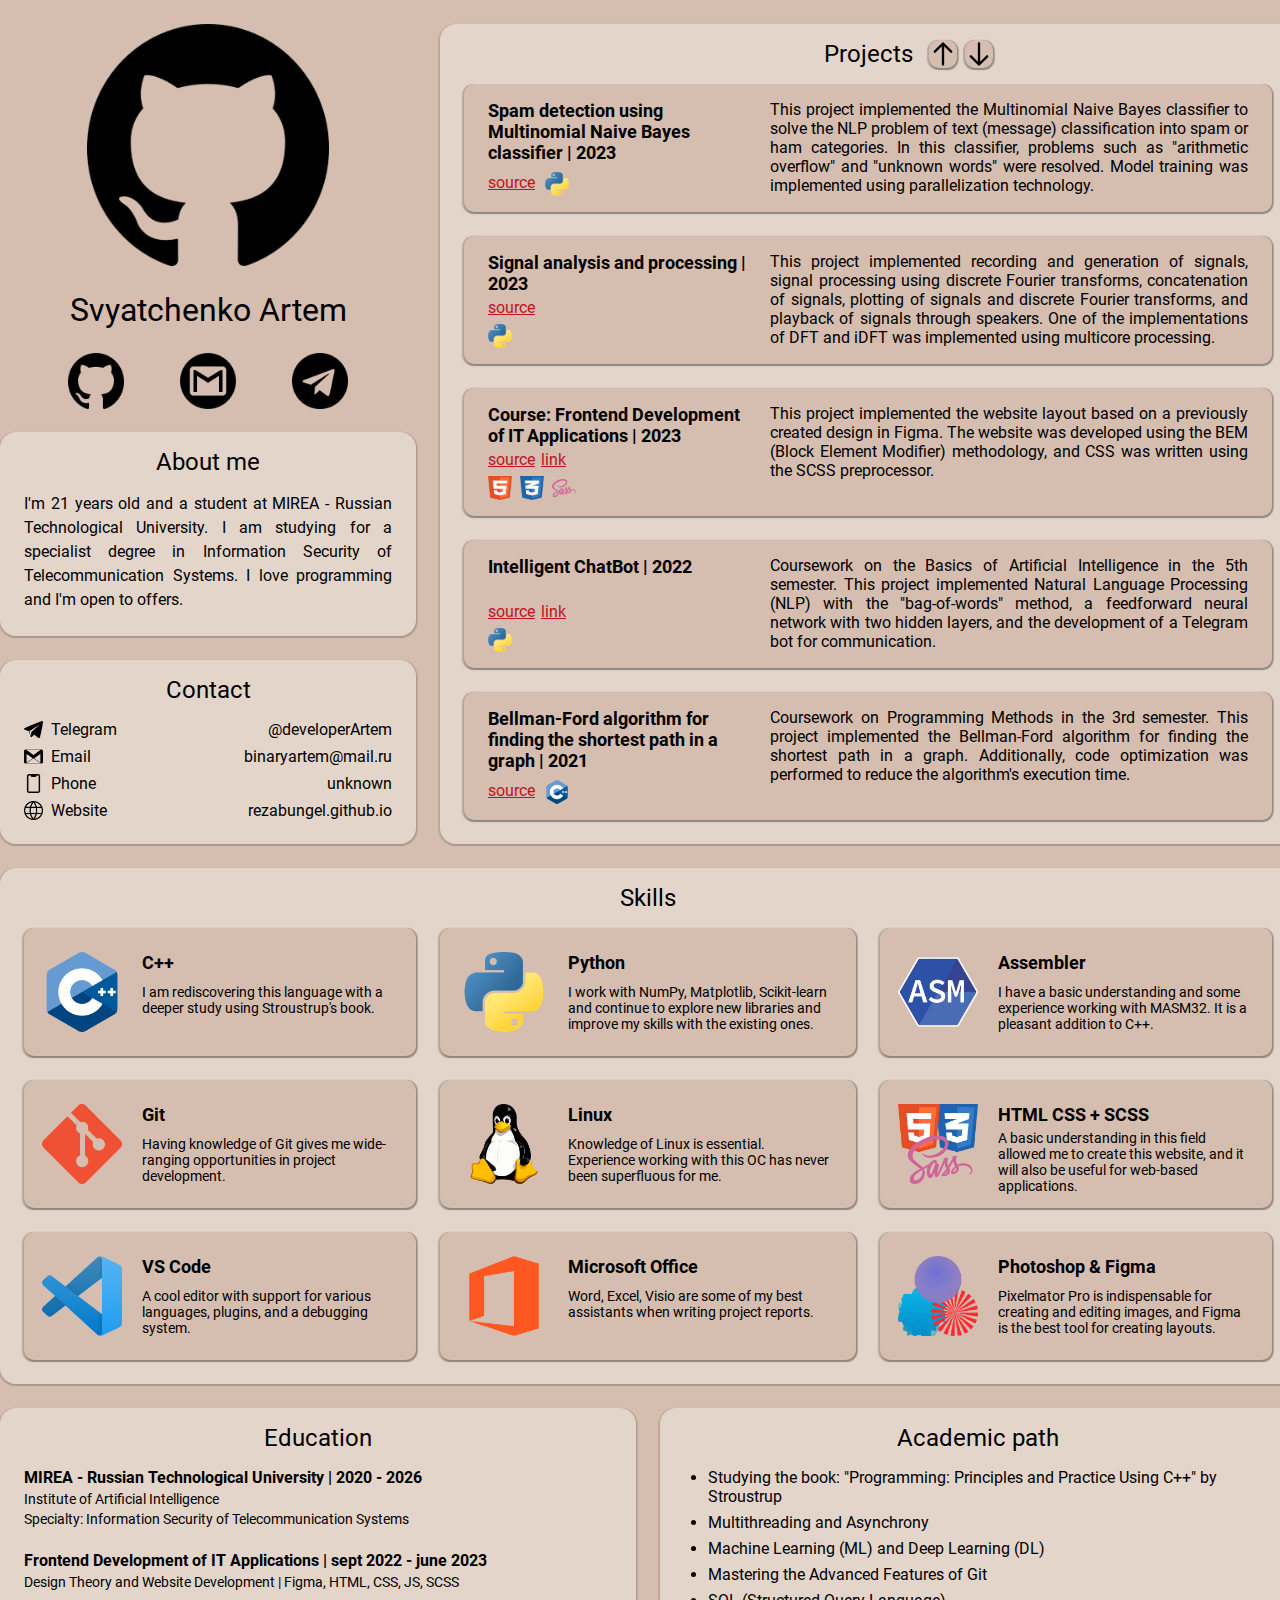
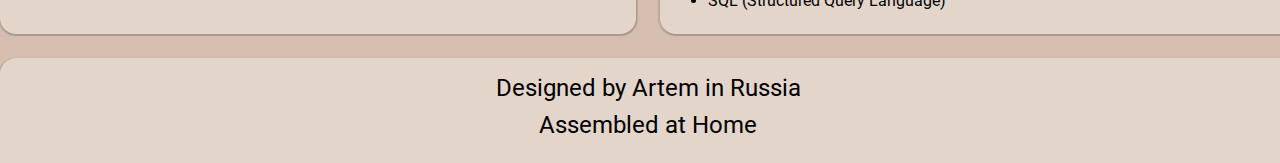
==== commit fb49d027: "Implementation of a slider." ====
--- a/index.html
+++ b/index.html
@@ -80,10 +80,10 @@
                     <div class="projects__header">
                         <div class="projects__title title">Projects</div>
                         <div class="projects__control">
-                            <div class="projects__control-element">
+                            <div class="projects__control-element projects__control-element--up" onclick="upSlide()">
                                 <img class="projects__control-arrow projects__control-arrow--up" src="./images/Icon_Control/arrow.svg" alt="arrow up">
                             </div>
-                            <div class="projects__control-element">
+                            <div class="projects__control-element projects__control-element--down" onclick="downSlide()">
                                 <img class="projects__control-arrow projects__control-arrow--down" src="./images/Icon_Control/arrow.svg" alt="arrow down">
                             </div>
                         </div>
